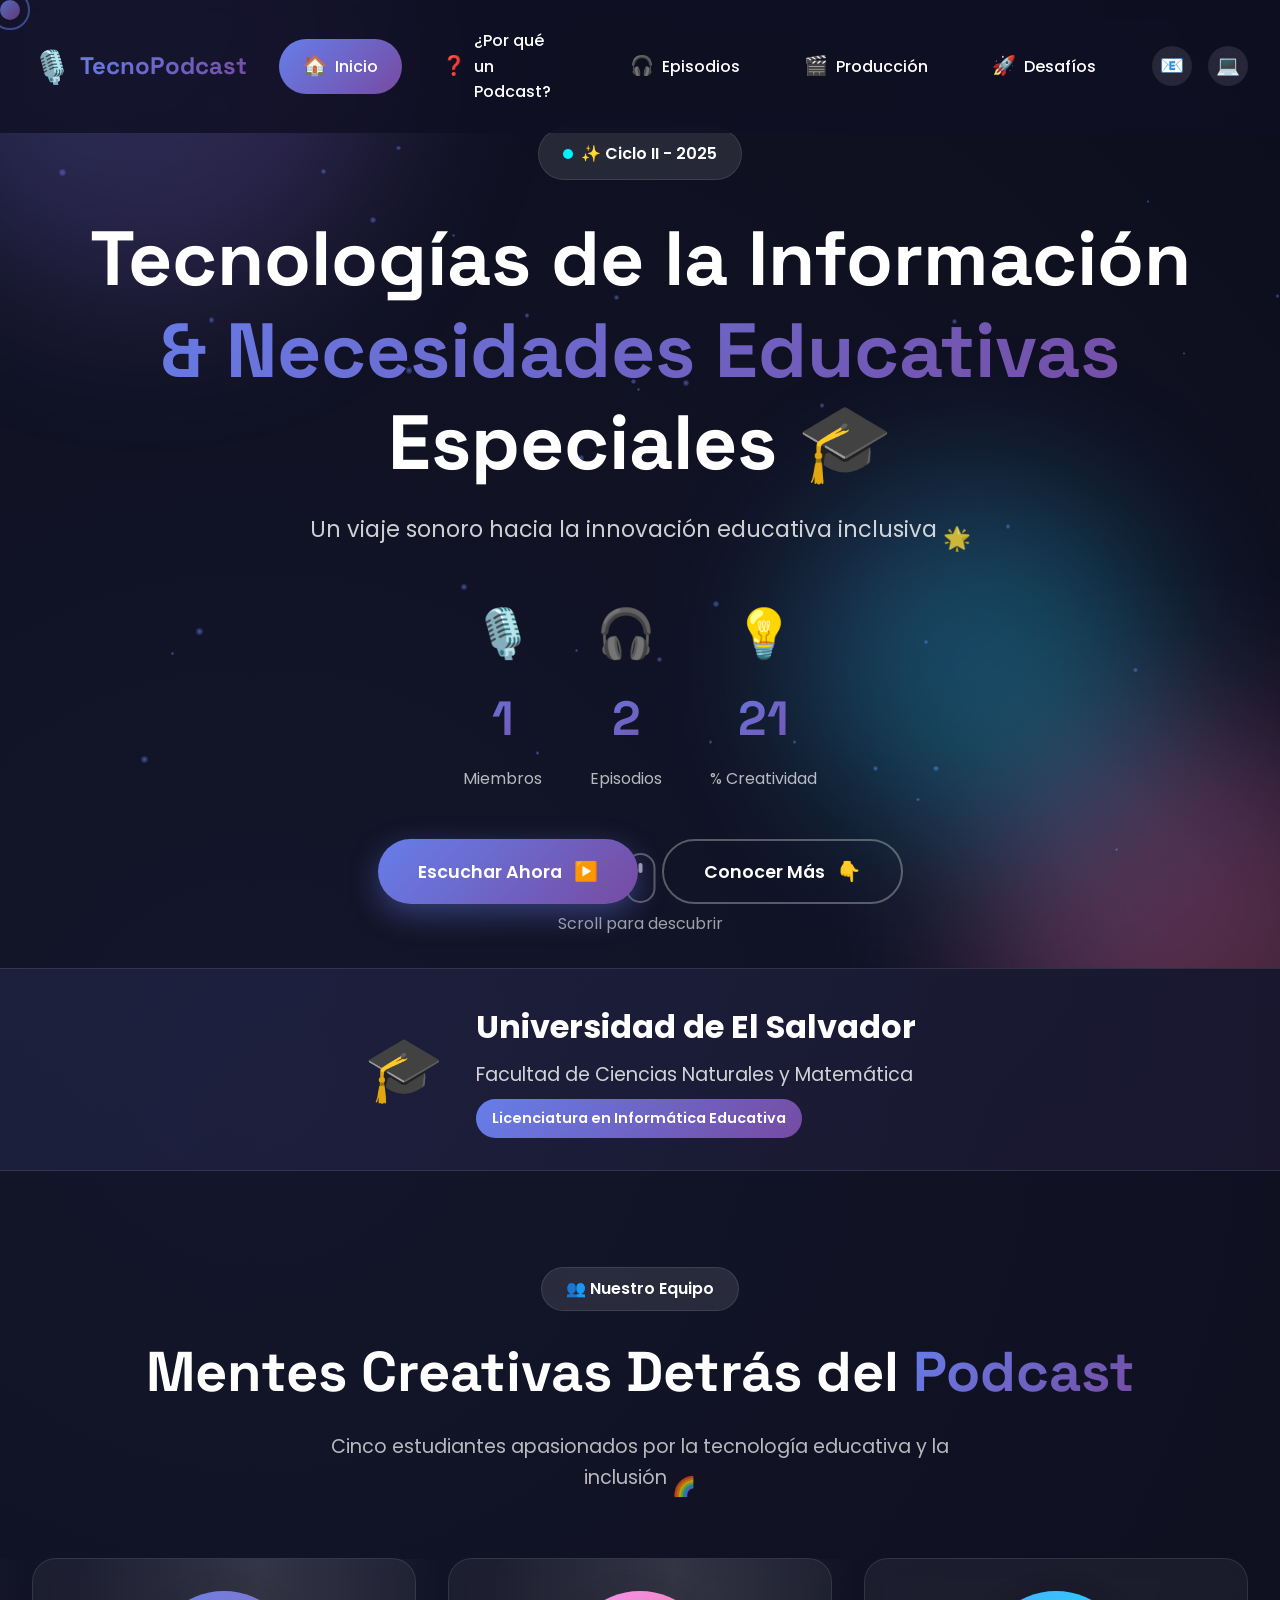
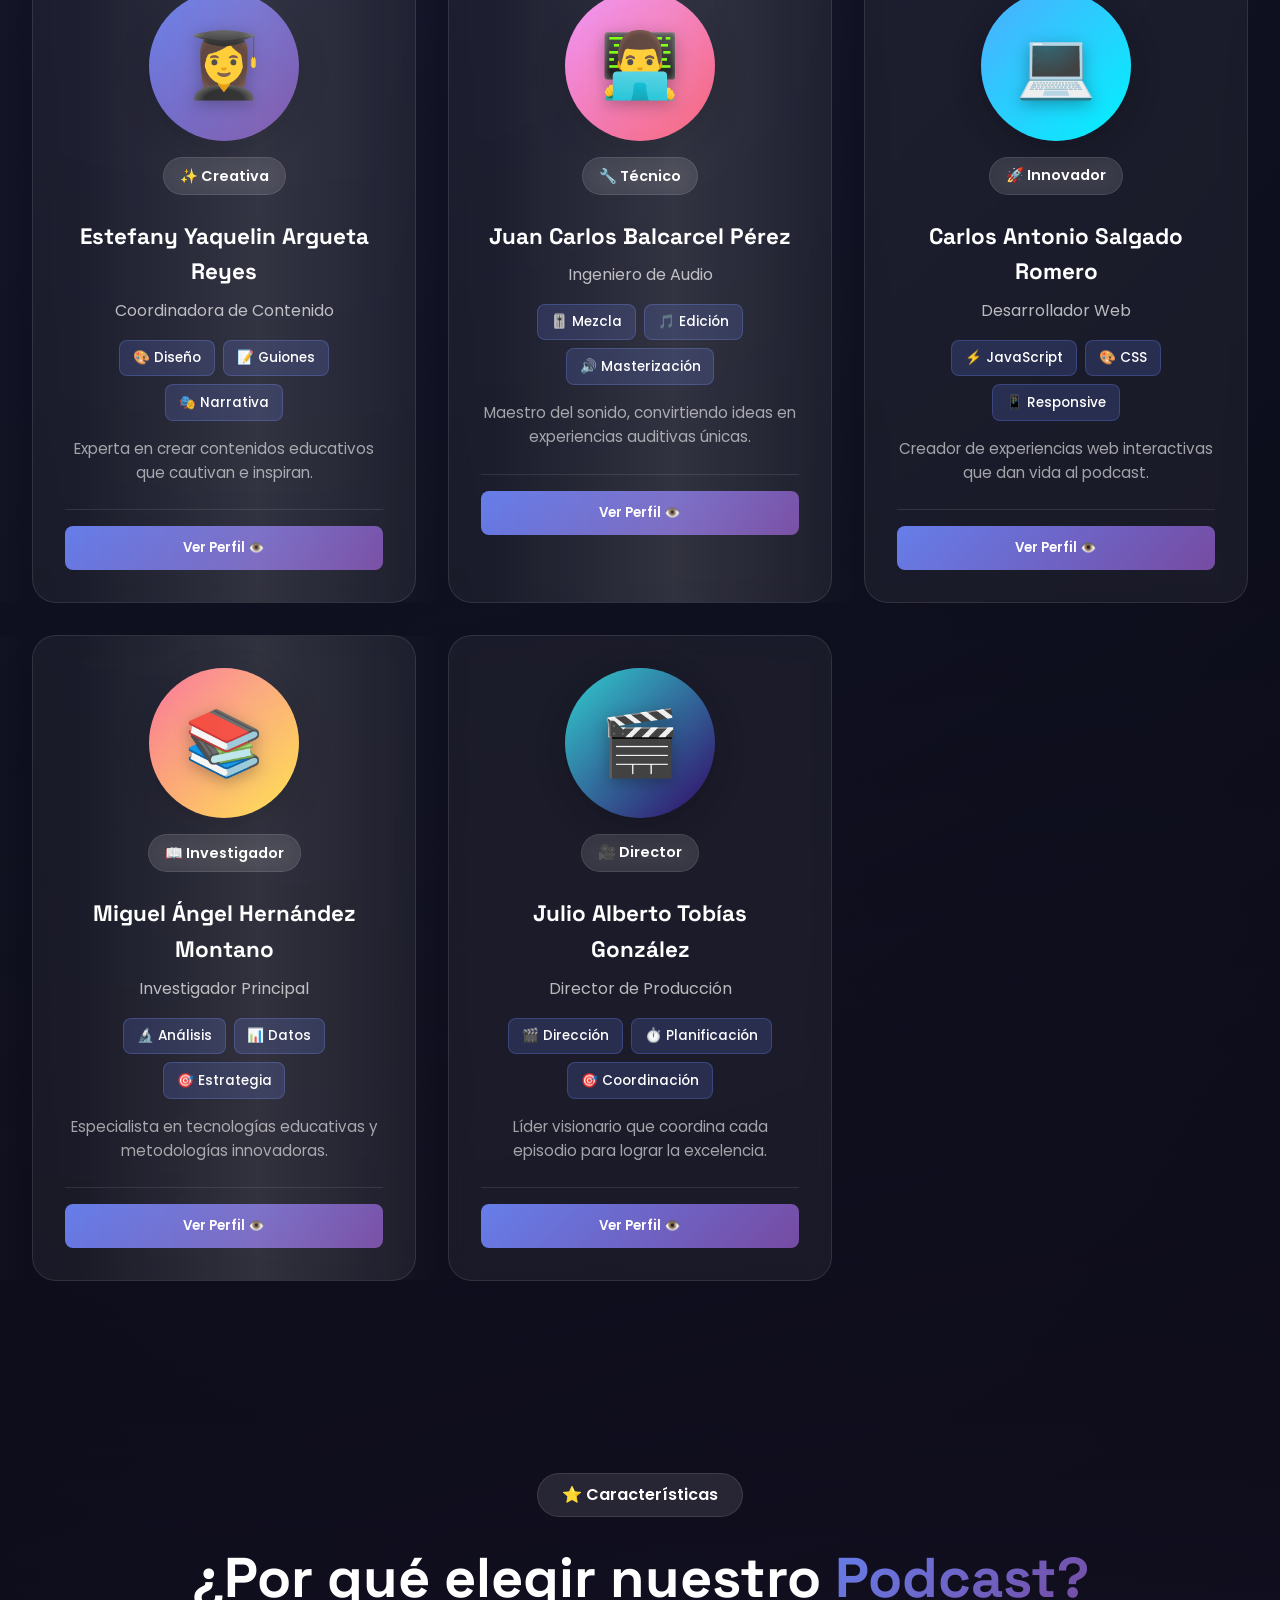
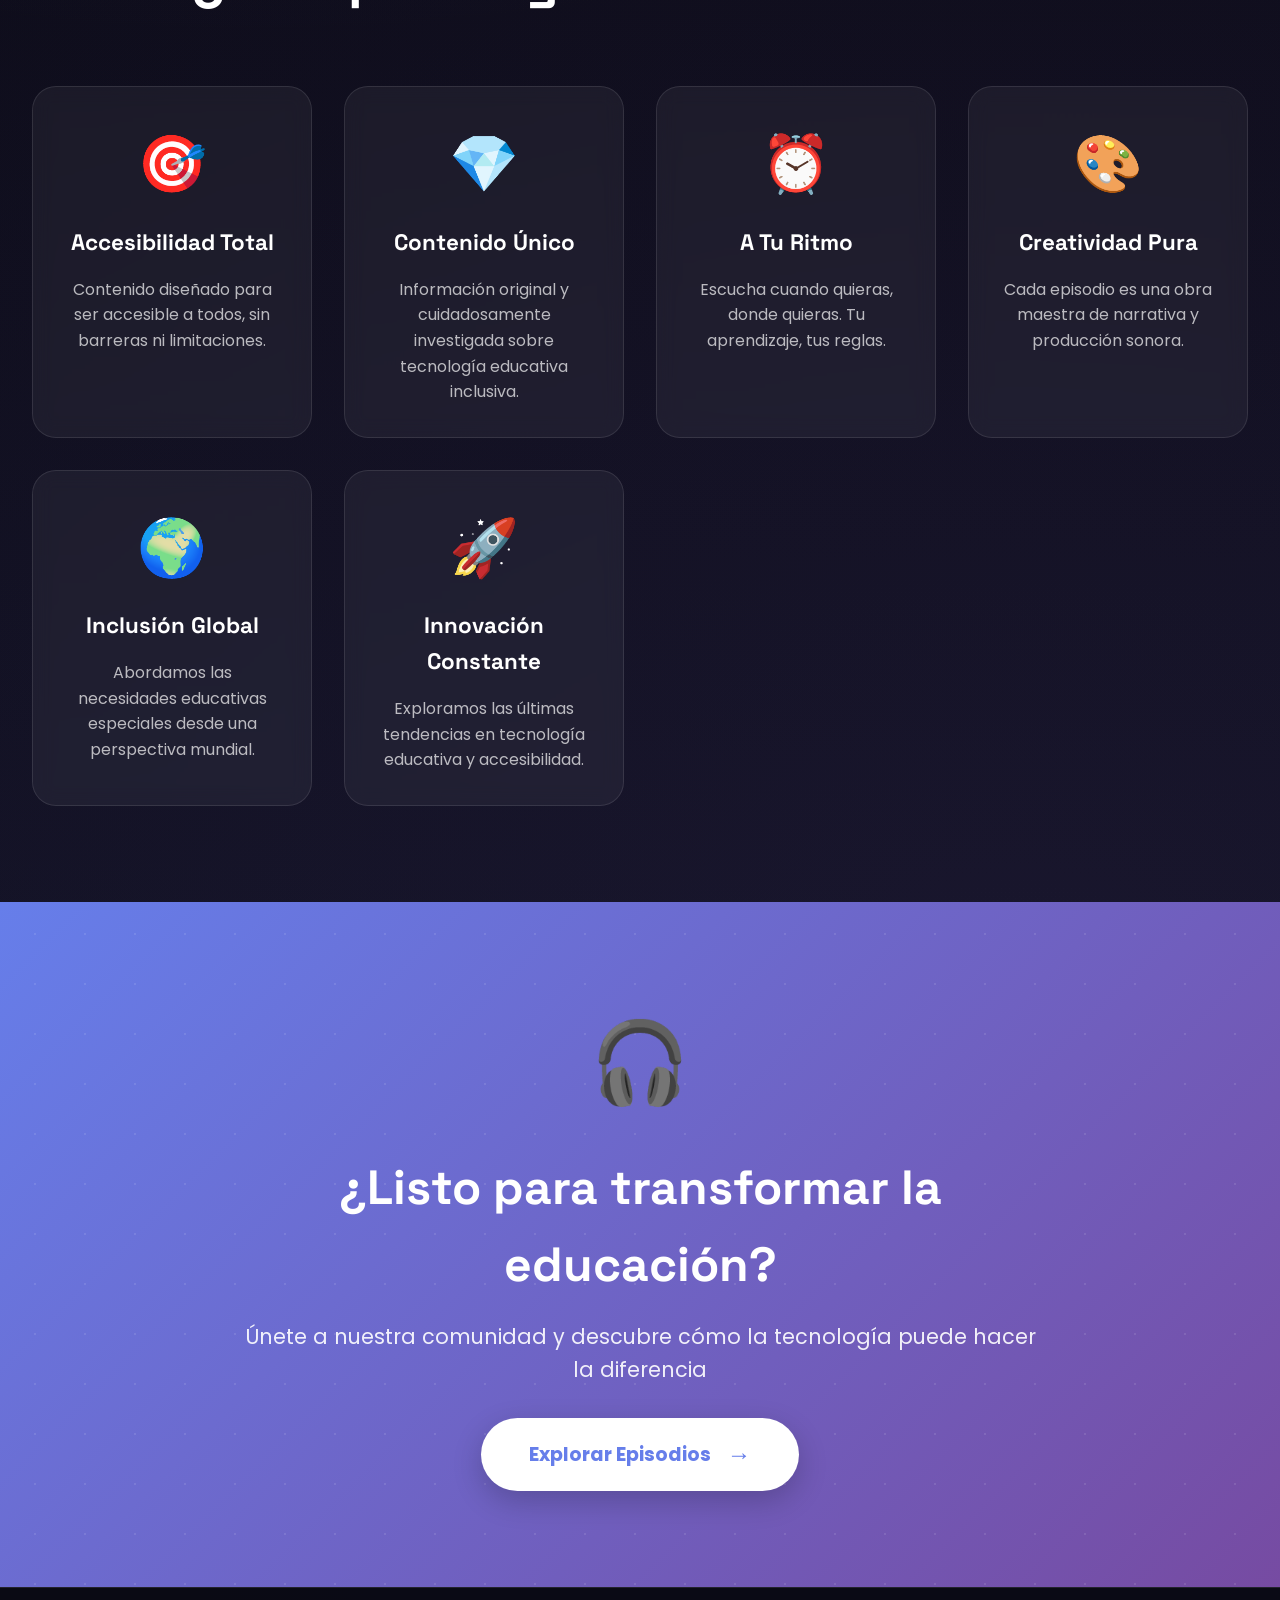
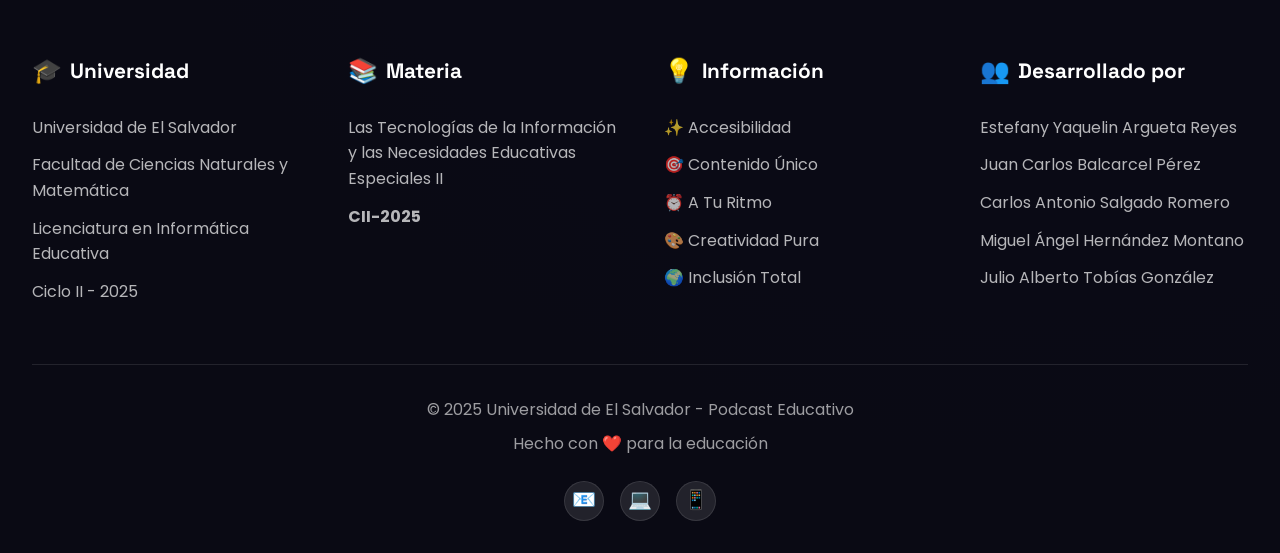
==== index.html @ f1f18227 "Add files via upload" ====
<!DOCTYPE html>
<html lang="es">
<head>
    <meta charset="UTF-8">
    <meta name="viewport" content="width=device-width, initial-scale=1.0">
    <title>🎙️ Podcast Educativo - TecnoEducación</title>
    <link rel="stylesheet" href="styles.css">
    <link rel="preconnect" href="https://fonts.googleapis.com">
    <link rel="preconnect" href="https://fonts.gstatic.com" crossorigin>
    <link href="https://fonts.googleapis.com/css2?family=Poppins:wght@300;400;600;700;800&family=Space+Grotesk:wght@400;600;700&display=swap" rel="stylesheet">
</head>
<body>
    
    <!-- Partículas de fondo animadas -->
    <div class="particles-container" id="particles"></div>
    
    <!-- Cursor personalizado -->
    <div class="custom-cursor"></div>
    <div class="cursor-follower"></div>

    <!-- Navegación espectacular -->
    <nav class="navbar" id="navbar">
        <div class="nav-container">
            <div class="nav-logo">
                <span class="logo-icon">🎙️</span>
                <span class="logo-text">TecnoPodcast</span>
                <div class="logo-underline"></div>
            </div>
            
            <button class="nav-toggle" id="navToggle">
                <span></span>
                <span></span>
                <span></span>
            </button>
            
            <ul class="nav-menu" id="navMenu">
                <li class="nav-item active">
                    <a href="#inicio" class="nav-link">
                        <span class="nav-icon">🏠</span>
                        <span class="nav-text">Inicio</span>
                    </a>
                </li>
                <li class="nav-item">
                    <a href="porque-podcast.html" class="nav-link">
                        <span class="nav-icon">❓</span>
                        <span class="nav-text">¿Por qué un Podcast?</span>
                    </a>
                </li>
                <li class="nav-item">
                    <a href="episodios.html" class="nav-link">
                        <span class="nav-icon">🎧</span>
                        <span class="nav-text">Episodios</span>
                    </a>
                </li>
                <li class="nav-item">
                    <a href="produccion.html" class="nav-link">
                        <span class="nav-icon">🎬</span>
                        <span class="nav-text">Producción</span>
                    </a>
                </li>
                <li class="nav-item">
                    <a href="desafios.html" class="nav-link">
                        <span class="nav-icon">🚀</span>
                        <span class="nav-text">Desafíos</span>
                    </a>
                </li>
            </ul>
            
            <div class="nav-social">
                <a href="#" class="social-link" title="Email">📧</a>
                <a href="#" class="social-link" title="GitHub">💻</a>
            </div>
        </div>
    </nav>

    <!-- Hero Section -->
    <section class="hero-section" id="inicio">
        <div class="hero-bg-shapes">
            <div class="shape shape-1"></div>
            <div class="shape shape-2"></div>
            <div class="shape shape-3"></div>
        </div>
        
        <div class="hero-content">
            <div class="hero-badge">
                <span class="badge-pulse"></span>
                <span class="badge-text">✨ Ciclo II - 2025</span>
            </div>
            
            <h1 class="hero-title">
                <span class="title-line">Tecnologías de la Información</span>
                <span class="title-line gradient-text">& Necesidades Educativas</span>
                <span class="title-line">Especiales 🎓</span>
            </h1>
            
            <p class="hero-subtitle">
                Un viaje sonoro hacia la innovación educativa inclusiva
                <span class="emoji-float">🌟</span>
            </p>
            
            <div class="hero-stats">
                <div class="stat-item">
                    <div class="stat-icon">🎙️</div>
                    <div class="stat-number" data-target="5">0</div>
                    <div class="stat-label">Miembros</div>
                </div>
                <div class="stat-item">
                    <div class="stat-icon">🎧</div>
                    <div class="stat-number" data-target="12">0</div>
                    <div class="stat-label">Episodios</div>
                </div>
                <div class="stat-item">
                    <div class="stat-icon">💡</div>
                    <div class="stat-number" data-target="100">0</div>
                    <div class="stat-label">% Creatividad</div>
                </div>
            </div>
            
            <div class="hero-cta">
                <button class="btn-primary">
                    <span>Escuchar Ahora</span>
                    <span class="btn-icon">▶️</span>
                </button>
                <button class="btn-secondary">
                    <span>Conocer Más</span>
                    <span class="btn-icon">👇</span>
                </button>
            </div>
        </div>
        
        <div class="scroll-indicator">
            <div class="mouse">
                <div class="wheel"></div>
            </div>
            <p>Scroll para descubrir</p>
        </div>
    </section>

    <!-- Universidad Info Banner -->
    <section class="university-banner">
        <div class="banner-container">
            <div class="banner-content">
                <div class="banner-logo">🎓</div>
                <div class="banner-text">
                    <h2>Universidad de El Salvador</h2>
                    <p>Facultad de Ciencias Naturales y Matemática</p>
                    <span class="banner-badge">Licenciatura en Informática Educativa</span>
                </div>
            </div>
        </div>
    </section>

    <!-- Team Section - Presentación del Equipo -->
    <section class="team-section" id="equipo">
        <div class="container">
            <div class="section-header">
                <span class="section-tag">👥 Nuestro Equipo</span>
                <h2 class="section-title">
                    Mentes Creativas Detrás del
                    <span class="gradient-text">Podcast</span>
                </h2>
                <p class="section-description">
                    Cinco estudiantes apasionados por la tecnología educativa y la inclusión
                    <span class="emoji-bounce">🌈</span>
                </p>
            </div>

            <div class="team-grid">
                <!-- Miembro 1 -->
                <article class="team-card" data-member="1">
                    <div class="card-glow"></div>
                    <div class="card-content">
                        <div class="card-image-wrapper">
                            <div class="image-frame">
                                <div class="avatar-placeholder" style="background: linear-gradient(135deg, #667eea 0%, #764ba2 100%);">
                                    <span class="avatar-emoji">👩‍🎓</span>
                                </div>
                            </div>
                            <div class="card-badge">
                                <span>✨ Creativa</span>
                            </div>
                        </div>
                        
                        <div class="card-info">
                            <h3 class="member-name">Estefany Yaquelin Argueta Reyes</h3>
                            <p class="member-role">Coordinadora de Contenido</p>
                            
                            <div class="member-skills">
                                <span class="skill-tag">🎨 Diseño</span>
                                <span class="skill-tag">📝 Guiones</span>
                                <span class="skill-tag">🎭 Narrativa</span>
                            </div>
                            
                            <p class="member-bio">
                                Experta en crear contenidos educativos que cautivan e inspiran.
                            </p>
                            
                            <div class="card-footer">
                                <button class="btn-profile">Ver Perfil 👁️</button>
                            </div>
                        </div>
                    </div>
                    <div class="card-shine"></div>
                </article>

                <!-- Miembro 2 -->
                <article class="team-card" data-member="2">
                    <div class="card-glow"></div>
                    <div class="card-content">
                        <div class="card-image-wrapper">
                            <div class="image-frame">
                                <div class="avatar-placeholder" style="background: linear-gradient(135deg, #f093fb 0%, #f5576c 100%);">
                                    <span class="avatar-emoji">👨‍💻</span>
                                </div>
                            </div>
                            <div class="card-badge">
                                <span>🔧 Técnico</span>
                            </div>
                        </div>
                        
                        <div class="card-info">
                            <h3 class="member-name">Juan Carlos Balcarcel Pérez</h3>
                            <p class="member-role">Ingeniero de Audio</p>
                            
                            <div class="member-skills">
                                <span class="skill-tag">🎚️ Mezcla</span>
                                <span class="skill-tag">🎵 Edición</span>
                                <span class="skill-tag">🔊 Masterización</span>
                            </div>
                            
                            <p class="member-bio">
                                Maestro del sonido, convirtiendo ideas en experiencias auditivas únicas.
                            </p>
                            
                            <div class="card-footer">
                                <button class="btn-profile">Ver Perfil 👁️</button>
                            </div>
                        </div>
                    </div>
                    <div class="card-shine"></div>
                </article>

                <!-- Miembro 3 -->
                <article class="team-card" data-member="3">
                    <div class="card-glow"></div>
                    <div class="card-content">
                        <div class="card-image-wrapper">
                            <div class="image-frame">
                                <div class="avatar-placeholder" style="background: linear-gradient(135deg, #4facfe 0%, #00f2fe 100%);">
                                    <span class="avatar-emoji">💻</span>
                                </div>
                            </div>
                            <div class="card-badge">
                                <span>🚀 Innovador</span>
                            </div>
                        </div>
                        
                        <div class="card-info">
                            <h3 class="member-name">Carlos Antonio Salgado Romero</h3>
                            <p class="member-role">Desarrollador Web</p>
                            
                            <div class="member-skills">
                                <span class="skill-tag">⚡ JavaScript</span>
                                <span class="skill-tag">🎨 CSS</span>
                                <span class="skill-tag">📱 Responsive</span>
                            </div>
                            
                            <p class="member-bio">
                                Creador de experiencias web interactivas que dan vida al podcast.
                            </p>
                            
                            <div class="card-footer">
                                <button class="btn-profile">Ver Perfil 👁️</button>
                            </div>
                        </div>
                    </div>
                    <div class="card-shine"></div>
                </article>

                <!-- Miembro 4 -->
                <article class="team-card" data-member="4">
                    <div class="card-glow"></div>
                    <div class="card-content">
                        <div class="card-image-wrapper">
                            <div class="image-frame">
                                <div class="avatar-placeholder" style="background: linear-gradient(135deg, #fa709a 0%, #fee140 100%);">
                                    <span class="avatar-emoji">📚</span>
                                </div>
                            </div>
                            <div class="card-badge">
                                <span>📖 Investigador</span>
                            </div>
                        </div>
                        
                        <div class="card-info">
                            <h3 class="member-name">Miguel Ángel Hernández Montano</h3>
                            <p class="member-role">Investigador Principal</p>
                            
                            <div class="member-skills">
                                <span class="skill-tag">🔬 Análisis</span>
                                <span class="skill-tag">📊 Datos</span>
                                <span class="skill-tag">🎯 Estrategia</span>
                            </div>
                            
                            <p class="member-bio">
                                Especialista en tecnologías educativas y metodologías innovadoras.
                            </p>
                            
                            <div class="card-footer">
                                <button class="btn-profile">Ver Perfil 👁️</button>
                            </div>
                        </div>
                    </div>
                    <div class="card-shine"></div>
                </article>

                <!-- Miembro 5 -->
                <article class="team-card" data-member="5">
                    <div class="card-glow"></div>
                    <div class="card-content">
                        <div class="card-image-wrapper">
                            <div class="image-frame">
                                <div class="avatar-placeholder" style="background: linear-gradient(135deg, #30cfd0 0%, #330867 100%);">
                                    <span class="avatar-emoji">🎬</span>
                                </div>
                            </div>
                            <div class="card-badge">
                                <span>🎥 Director</span>
                            </div>
                        </div>
                        
                        <div class="card-info">
                            <h3 class="member-name">Julio Alberto Tobías González</h3>
                            <p class="member-role">Director de Producción</p>
                            
                            <div class="member-skills">
                                <span class="skill-tag">🎬 Dirección</span>
                                <span class="skill-tag">⏱️ Planificación</span>
                                <span class="skill-tag">🎯 Coordinación</span>
                            </div>
                            
                            <p class="member-bio">
                                Líder visionario que coordina cada episodio para lograr la excelencia.
                            </p>
                            
                            <div class="card-footer">
                                <button class="btn-profile">Ver Perfil 👁️</button>
                            </div>
                        </div>
                    </div>
                    <div class="card-shine"></div>
                </article>
            </div>
        </div>
    </section>

    <!-- Features Section -->
    <section class="features-section">
        <div class="container">
            <div class="section-header">
                <span class="section-tag">⭐ Características</span>
                <h2 class="section-title">
                    ¿Por qué elegir nuestro
                    <span class="gradient-text">Podcast?</span>
                </h2>
            </div>

            <div class="features-grid">
                <article class="feature-card">
                    <div class="feature-icon">🎯</div>
                    <h3>Accesibilidad Total</h3>
                    <p>Contenido diseñado para ser accesible a todos, sin barreras ni limitaciones.</p>
                </article>

                <article class="feature-card">
                    <div class="feature-icon">💎</div>
                    <h3>Contenido Único</h3>
                    <p>Información original y cuidadosamente investigada sobre tecnología educativa inclusiva.</p>
                </article>

                <article class="feature-card">
                    <div class="feature-icon">⏰</div>
                    <h3>A Tu Ritmo</h3>
                    <p>Escucha cuando quieras, donde quieras. Tu aprendizaje, tus reglas.</p>
                </article>

                <article class="feature-card">
                    <div class="feature-icon">🎨</div>
                    <h3>Creatividad Pura</h3>
                    <p>Cada episodio es una obra maestra de narrativa y producción sonora.</p>
                </article>

                <article class="feature-card">
                    <div class="feature-icon">🌍</div>
                    <h3>Inclusión Global</h3>
                    <p>Abordamos las necesidades educativas especiales desde una perspectiva mundial.</p>
                </article>

                <article class="feature-card">
                    <div class="feature-icon">🚀</div>
                    <h3>Innovación Constante</h3>
                    <p>Exploramos las últimas tendencias en tecnología educativa y accesibilidad.</p>
                </article>
            </div>
        </div>
    </section>

    <!-- CTA Section -->
    <section class="cta-section">
        <div class="cta-content">
            <div class="cta-emoji">🎧</div>
            <h2>¿Listo para transformar la educación?</h2>
            <p>Únete a nuestra comunidad y descubre cómo la tecnología puede hacer la diferencia</p>
            <button class="btn-cta">
                <span>Explorar Episodios</span>
                <span class="btn-arrow">→</span>
            </button>
        </div>
    </section>

    <!-- Footer -->
    <footer class="footer">
        <div class="footer-container">
            <!-- Universidad Column -->
            <div class="footer-column">
                <h3 class="footer-title">
                    <span class="footer-icon">🎓</span>
                    Universidad
                </h3>
                <ul class="footer-list">
                    <li><a href="#">Universidad de El Salvador</a></li>
                    <li><a href="#">Facultad de Ciencias Naturales y Matemática</a></li>
                    <li><a href="#">Licenciatura en Informática Educativa</a></li>
                    <li><a href="#">Ciclo II - 2025</a></li>
                </ul>
            </div>

            <!-- Materia Column -->
            <div class="footer-column">
                <h3 class="footer-title">
                    <span class="footer-icon">📚</span>
                    Materia
                </h3>
                <ul class="footer-list">
                    <li>Las Tecnologías de la Información y las Necesidades Educativas Especiales II</li>
                    <li><strong>CII-2025</strong></li>
                </ul>
            </div>

            <!-- Información Column -->
            <div class="footer-column">
                <h3 class="footer-title">
                    <span class="footer-icon">💡</span>
                    Información
                </h3>
                <ul class="footer-list">
                    <li>✨ Accesibilidad</li>
                    <li>🎯 Contenido Único</li>
                    <li>⏰ A Tu Ritmo</li>
                    <li>🎨 Creatividad Pura</li>
                    <li>🌍 Inclusión Total</li>
                </ul>
            </div>

            <!-- Desarrollado por Column -->
            <div class="footer-column">
                <h3 class="footer-title">
                    <span class="footer-icon">👥</span>
                    Desarrollado por
                </h3>
                <ul class="footer-list">
                    <li>Estefany Yaquelin Argueta Reyes</li>
                    <li>Juan Carlos Balcarcel Pérez</li>
                    <li>Carlos Antonio Salgado Romero</li>
                    <li>Miguel Ángel Hernández Montano</li>
                    <li>Julio Alberto Tobías González</li>
                </ul>
            </div>
        </div>

        <!-- Footer Bottom -->
        <div class="footer-bottom">
            <div class="footer-bottom-content">
                <p>© 2025 Universidad de El Salvador - Podcast Educativo</p>
                <p>Hecho con <span class="heart">❤️</span> para la educación</p>
                <div class="footer-social">
                    <a href="#" class="footer-social-link">📧</a>
                    <a href="#" class="footer-social-link">💻</a>
                    <a href="#" class="footer-social-link">📱</a>
                </div>
            </div>
        </div>
    </footer>

    <!-- Scroll to Top Button -->
    <button class="scroll-top" id="scrollTop">
        <span>↑</span>
    </button>

    <script>
        // ==================== CONFIGURACIÓN GLOBAL ====================
        const config = {
            animationDuration: 1000,
            particleCount: 50,
            cursorFollowSpeed: 0.15
        };

        // ==================== CURSOR PERSONALIZADO ====================
        const cursor = document.querySelector('.custom-cursor');
        const cursorFollower = document.querySelector('.cursor-follower');
        let mouseX = 0;
        let mouseY = 0;
        let cursorX = 0;
        let cursorY = 0;

        document.addEventListener('mousemove', (e) => {
            mouseX = e.clientX;
            mouseY = e.clientY;
            cursor.style.left = mouseX + 'px';
            cursor.style.top = mouseY + 'px';
        });

        function animateCursor() {
            const dx = mouseX - cursorX;
            const dy = mouseY - cursorY;
            
            cursorX += dx * config.cursorFollowSpeed;
            cursorY += dy * config.cursorFollowSpeed;
            
            cursorFollower.style.left = cursorX + 'px';
            cursorFollower.style.top = cursorY + 'px';
            
            requestAnimationFrame(animateCursor);
        }
        animateCursor();

        // Efectos hover en elementos interactivos
        const interactiveElements = document.querySelectorAll('a, button, .team-card');
        interactiveElements.forEach(el => {
            el.addEventListener('mouseenter', () => {
                cursor.classList.add('cursor-hover');
                cursorFollower.classList.add('cursor-hover');
            });
            el.addEventListener('mouseleave', () => {
                cursor.classList.remove('cursor-hover');
                cursorFollower.classList.remove('cursor-hover');
            });
        });

        // ==================== PARTÍCULAS ANIMADAS ====================
        const particlesContainer = document.getElementById('particles');

        function createParticles() {
            for (let i = 0; i < config.particleCount; i++) {
                const particle = document.createElement('div');
                particle.classList.add('particle');
                
                const size = Math.random() * 5 + 2;
                const posX = Math.random() * 100;
                const posY = Math.random() * 100;
                const delay = Math.random() * 5;
                const duration = Math.random() * 20 + 10;
                
                particle.style.width = size + 'px';
                particle.style.height = size + 'px';
                particle.style.left = posX + '%';
                particle.style.top = posY + '%';
                particle.style.animationDelay = delay + 's';
                particle.style.animationDuration = duration + 's';
                
                particlesContainer.appendChild(particle);
            }
        }
        createParticles();

        // ==================== NAVBAR FUNCIONALIDAD ====================
        const navbar = document.getElementById('navbar');
        const navToggle = document.getElementById('navToggle');
        const navMenu = document.getElementById('navMenu');
        let lastScroll = 0;

        // Navbar sticky y hide on scroll down
        window.addEventListener('scroll', () => {
            const currentScroll = window.pageYOffset;
            
            if (currentScroll > 100) {
                navbar.classList.add('navbar-scrolled');
            } else {
                navbar.classList.remove('navbar-scrolled');
            }
            
            if (currentScroll > lastScroll && currentScroll > 500) {
                navbar.classList.add('navbar-hidden');
            } else {
                navbar.classList.remove('navbar-hidden');
            }
            
            lastScroll = currentScroll;
        });

        // Toggle menú móvil
        navToggle.addEventListener('click', () => {
            navToggle.classList.toggle('active');
            navMenu.classList.toggle('active');
            document.body.classList.toggle('menu-open');
        });

        // Cerrar menú al hacer clic en un enlace
        const navLinks = document.querySelectorAll('.nav-link');
        navLinks.forEach(link => {
            link.addEventListener('click', () => {
                navToggle.classList.remove('active');
                navMenu.classList.remove('active');
                document.body.classList.remove('menu-open');
            });
        });

        // Active link según scroll
        const sections = document.querySelectorAll('section[id]');
        window.addEventListener('scroll', () => {
            const scrollY = window.pageYOffset;
            
            sections.forEach(section => {
                const sectionHeight = section.offsetHeight;
                const sectionTop = section.offsetTop - 100;
                const sectionId = section.getAttribute('id');
                
                if (scrollY > sectionTop && scrollY <= sectionTop + sectionHeight) {
                    document.querySelectorAll('.nav-link').forEach(link => {
                        link.parentElement.classList.remove('active');
                    });
                    const activeLink = document.querySelector(`.nav-link[href*="${sectionId}"]`);
                    if (activeLink) {
                        activeLink.parentElement.classList.add('active');
                    }
                }
            });
        });

        // ==================== CONTADOR ANIMADO ====================
        const statNumbers = document.querySelectorAll('.stat-number');
        let hasAnimated = false;

        const animateCounter = (element) => {
            const target = parseInt(element.getAttribute('data-target'));
            const duration = 2000;
            const step = target / (duration / 16);
            let current = 0;
            
            const updateCounter = () => {
                current += step;
                if (current < target) {
                    element.textContent = Math.floor(current);
                    requestAnimationFrame(updateCounter);
                } else {
                    element.textContent = target;
                }
            };
            
            updateCounter();
        };

        const observerOptions = {
            threshold: 0.5
        };

        const observer = new IntersectionObserver((entries) => {
            entries.forEach(entry => {
                if (entry.isIntersecting && !hasAnimated) {
                    hasAnimated = true;
                    statNumbers.forEach(stat => animateCounter(stat));
                }
            });
        }, observerOptions);

        const heroStats = document.querySelector('.hero-stats');
        if (heroStats) observer.observe(heroStats);

        // ==================== ANIMACIONES DE TARJETAS ====================
        const teamCards = document.querySelectorAll('.team-card');

        teamCards.forEach((card, index) => {
            // Animación de entrada con delay
            card.style.animationDelay = `${index * 0.1}s`;
            
            // Efecto 3D en hover
            card.addEventListener('mousemove', (e) => {
                const rect = card.getBoundingClientRect();
                const x = e.clientX - rect.left;
                const y = e.clientY - rect.top;
                
                const centerX = rect.width / 2;
                const centerY = rect.height / 2;
                
                const rotateX = (y - centerY) / 10;
                const rotateY = (centerX - x) / 10;
                
                card.style.transform = `perspective(1000px) rotateX(${rotateX}deg) rotateY(${rotateY}deg) scale(1.05)`;
            });
            
            card.addEventListener('mouseleave', () => {
                card.style.transform = 'perspective(1000px) rotateX(0) rotateY(0) scale(1)';
            });
        });

        // ==================== SCROLL REVEAL ANIMATIONS ====================
        const revealElements = document.querySelectorAll('.feature-card, .team-card, .section-header');

        const revealObserver = new IntersectionObserver((entries) => {
            entries.forEach(entry => {
                if (entry.isIntersecting) {
                    entry.target.classList.add('revealed');
                }
            });
        }, {
            threshold: 0.1,
            rootMargin: '0px 0px -50px 0px'
        });

        revealElements.forEach(el => {
            el.classList.add('reveal');
            revealObserver.observe(el);
        });

        // ==================== BOTONES INTERACTIVOS ====================
        const buttons = document.querySelectorAll('.btn-primary, .btn-secondary, .btn-cta, .btn-profile');

        buttons.forEach(button => {
            button.addEventListener('click', function(e) {
                // Efecto de ondas
                const ripple = document.createElement('span');
                ripple.classList.add('ripple');
                
                const rect = this.getBoundingClientRect();
                const size = Math.max(rect.width, rect.height);
                const x = e.clientX - rect.left - size / 2;
                const y = e.clientY - rect.top - size / 2;
                
                ripple.style.width = ripple.style.height = size + 'px';
                ripple.style.left = x + 'px';
                ripple.style.top = y + 'px';
                
                this.appendChild(ripple);
                
                setTimeout(() => ripple.remove(), 600);
            });
        });

        // ==================== SCROLL TO TOP ====================
        const scrollTopBtn = document.getElementById('scrollTop');

        window.addEventListener('scroll', () => {
            if (window.pageYOffset > 500) {
                scrollTopBtn.classList.add('visible');
            } else {
                scrollTopBtn.classList.remove('visible');
            }
        });

        scrollTopBtn.addEventListener('click', () => {
            window.scrollTo({
                top: 0,
                behavior: 'smooth'
            });
        });

        // ==================== SMOOTH SCROLLING ====================
        document.querySelectorAll('a[href^="#"]').forEach(anchor => {
            anchor.addEventListener('click', function(e) {
                e.preventDefault();
                const target = document.querySelector(this.getAttribute('href'));
                if (target) {
                    target.scrollIntoView({
                        behavior: 'smooth',
                        block: 'start'
                    });
                }
            });
        });

        // ==================== ANIMACIÓN DE EMOJIS ====================
        const floatingEmojis = document.querySelectorAll('.emoji-float, .emoji-bounce');
        
        floatingEmojis.forEach(emoji => {
            setInterval(() => {
                emoji.style.transform = `translateY(${Math.sin(Date.now() / 1000) * 10}px)`;
            }, 50);
        });

        // ==================== PARALLAX EFFECT ====================
        window.addEventListener('scroll', () => {
            const scrolled = window.pageYOffset;
            const parallaxElements = document.querySelectorAll('.hero-bg-shapes .shape');
            
            parallaxElements.forEach((el, index) => {
                const speed = (index + 1) * 0.5;
                el.style.transform = `translateY(${scrolled * speed}px)`;
            });
        });

        // ==================== LOADING ANIMATION ====================
        window.addEventListener('load', () => {
            document.body.classList.add('loaded');
        });

        // ==================== RESPONSIVE ADAPTATIONS ====================
        const handleResize = () => {
            const width = window.innerWidth;
            
            if (width < 768) {
                // Ajustes móviles
                config.particleCount = 20;
            } else if (width < 1024) {
                // Ajustes tablet
                config.particleCount = 35;
            } else {
                // Desktop
                config.particleCount = 50;
            }
        };

        window.addEventListener('resize', handleResize);
        handleResize();

        // ==================== CONSOLE EASTER EGG ====================
        console.log('%c🎙️ TecnoPodcast Educativo', 'font-size: 24px; font-weight: bold; color: #667eea;');
        console.log('%cDesarrollado con ❤️ por el equipo UES', 'font-size: 14px; color: #764ba2;');
        console.log('%c¿Te gusta nuestro código? ¡Únete a nosotros! 🚀', 'font-size: 12px; color: #4facfe;');

        // ==================== PERFORMANCE OPTIMIZATION ====================
        // Lazy loading para imágenes
        if ('IntersectionObserver' in window) {
            const imageObserver = new IntersectionObserver((entries, observer) => {
                entries.forEach(entry => {
                    if (entry.isIntersecting) {
                        const img = entry.target;
                        img.src = img.dataset.src;
                        img.classList.add('loaded');
                        observer.unobserve(img);
                    }
                });
            });

            document.querySelectorAll('img[data-src]').forEach(img => {
                imageObserver.observe(img);
            });
        }

        // ==================== ACCESSIBILITY ====================
        // Modo de alto contraste
        const enableHighContrast = () => {
            document.body.classList.toggle('high-contrast');
        };

        // Detectar tecla de atajo (Alt + C)
        document.addEventListener('keydown', (e) => {
            if (e.altKey && e.key === 'c') {
                enableHighContrast();
            }
        });

        // ==================== ANALYTICS TRACKING ====================
        const trackEvent = (category, action, label) => {
            console.log(`Event Tracked: ${category} - ${action} - ${label}`);
            // Aquí puedes integrar Google Analytics o similar
        };

        // Track clicks en botones importantes
        document.querySelectorAll('.btn-primary, .btn-cta').forEach(btn => {
            btn.addEventListener('click', () => {
                trackEvent('Button', 'Click', btn.textContent.trim());
            });
        });
    </script>
</body>
</html>
---- styles.css ----
/* ==================== RESET Y VARIABLES CSS ==================== */
* {
    margin: 0;
    padding: 0;
    box-sizing: border-box;
}

:root {
    /* Colores principales */
    --primary-gradient: linear-gradient(135deg, #667eea 0%, #764ba2 100%);
    --secondary-gradient: linear-gradient(135deg, #f093fb 0%, #f5576c 100%);
    --accent-gradient: linear-gradient(135deg, #4facfe 0%, #00f2fe 100%);
    --success-gradient: linear-gradient(135deg, #fa709a 0%, #fee140 100%);
    --dark-gradient: linear-gradient(135deg, #30cfd0 0%, #330867 100%);
    
    /* Colores sólidos */
    --primary-color: #667eea;
    --secondary-color: #764ba2;
    --accent-color: #4facfe;
    --text-dark: #1a202c;
    --text-light: #ffffff;
    --text-gray: #718096;
    
    /* Backgrounds */
    --bg-dark: #0f0f23;
    --bg-darker: #0a0a15;
    --bg-light: #ffffff;
    --bg-glass: rgba(255, 255, 255, 0.1);
    
    /* Sombras */
    --shadow-sm: 0 2px 8px rgba(0, 0, 0, 0.1);
    --shadow-md: 0 4px 16px rgba(0, 0, 0, 0.15);
    --shadow-lg: 0 8px 32px rgba(0, 0, 0, 0.2);
    --shadow-xl: 0 16px 64px rgba(0, 0, 0, 0.25);
    --shadow-glow: 0 0 40px rgba(102, 126, 234, 0.5);
    
    /* Espaciado */
    --spacing-xs: 0.5rem;
    --spacing-sm: 1rem;
    --spacing-md: 2rem;
    --spacing-lg: 4rem;
    --spacing-xl: 6rem;
    
    /* Transiciones */
    --transition-fast: 0.2s ease;
    --transition-normal: 0.3s ease;
    --transition-slow: 0.5s ease;
    
    /* Border radius */
    --radius-sm: 8px;
    --radius-md: 16px;
    --radius-lg: 24px;
    --radius-xl: 32px;
    --radius-full: 9999px;
    
    /* Fuentes */
    --font-primary: 'Poppins', sans-serif;
    --font-secondary: 'Space Grotesk', sans-serif;
}

/* ==================== ESTILOS GLOBALES ==================== */
html {
    scroll-behavior: smooth;
    overflow-x: hidden;
}

body {
    font-family: var(--font-primary);
    color: var(--text-dark);
    background: var(--bg-darker);
    background-image: 
        radial-gradient(circle at 20% 20%, rgba(102, 126, 234, 0.1) 0%, transparent 50%),
        radial-gradient(circle at 80% 80%, rgba(118, 75, 162, 0.1) 0%, transparent 50%);
    overflow-x: hidden;
    line-height: 1.6;
}

body.loaded {
    animation: fadeIn 0.5s ease;
}

@keyframes fadeIn {
    from { opacity: 0; }
    to { opacity: 1; }
}

/* ==================== CURSOR PERSONALIZADO ==================== */
.custom-cursor,
.cursor-follower {
    width: 20px;
    height: 20px;
    border-radius: 50%;
    position: fixed;
    pointer-events: none;
    z-index: 9999;
    transition: transform var(--transition-fast);
}

.custom-cursor {
    background: var(--primary-gradient);
    mix-blend-mode: difference;
}

.cursor-follower {
    border: 2px solid rgba(102, 126, 234, 0.5);
    width: 40px;
    height: 40px;
    margin-left: -10px;
    margin-top: -10px;
    background: transparent;
}

.custom-cursor.cursor-hover {
    transform: scale(1.5);
}

.cursor-follower.cursor-hover {
    transform: scale(1.8);
    border-color: rgba(102, 126, 234, 0.8);
}

/* ==================== PARTÍCULAS ANIMADAS ==================== */
.particles-container {
    position: fixed;
    top: 0;
    left: 0;
    width: 100%;
    height: 100%;
    pointer-events: none;
    z-index: 1;
}

.particle {
    position: absolute;
    background: radial-gradient(circle, rgba(102, 126, 234, 0.6), transparent);
    border-radius: 50%;
    animation: float linear infinite;
}

@keyframes float {
    0%, 100% {
        transform: translateY(0) translateX(0);
        opacity: 0;
    }
    10% {
        opacity: 1;
    }
    90% {
        opacity: 1;
    }
    100% {
        transform: translateY(-100vh) translateX(50px);
        opacity: 0;
    }
}

/* ==================== NAVEGACIÓN ESPECTACULAR ==================== */
.navbar {
    position: fixed;
    top: 0;
    left: 0;
    width: 100%;
    z-index: 1000;
    padding: 1rem 0;
    transition: all var(--transition-normal);
    backdrop-filter: blur(10px);
    background: rgba(15, 15, 35, 0.8);
}

.navbar.navbar-scrolled {
    padding: 0.5rem 0;
    background: rgba(15, 15, 35, 0.95);
    box-shadow: var(--shadow-lg);
}

.navbar.navbar-hidden {
    transform: translateY(-100%);
}

.nav-container {
    max-width: 1400px;
    margin: 0 auto;
    padding: 0 2rem;
    display: flex;
    justify-content: space-between;
    align-items: center;
    gap: 2rem;
}

/* Logo */
.nav-logo {
    display: flex;
    align-items: center;
    gap: 0.5rem;
    cursor: pointer;
    position: relative;
}

.logo-icon {
    font-size: 2rem;
    animation: pulse 2s ease-in-out infinite;
}

@keyframes pulse {
    0%, 100% { transform: scale(1); }
    50% { transform: scale(1.1); }
}

.logo-text {
    font-size: 1.5rem;
    font-weight: 700;
    font-family: var(--font-secondary);
    background: var(--primary-gradient);
    -webkit-background-clip: text;
    -webkit-text-fill-color: transparent;
    background-clip: text;
}

.logo-underline {
    position: absolute;
    bottom: -5px;
    left: 0;
    width: 0;
    height: 3px;
    background: var(--primary-gradient);
    transition: width var(--transition-normal);
}

.nav-logo:hover .logo-underline {
    width: 100%;
}

/* Menú de navegación */
.nav-menu {
    display: flex;
    list-style: none;
    gap: 1rem;
    align-items: center;
}

.nav-item {
    position: relative;
}

.nav-link {
    display: flex;
    align-items: center;
    gap: 0.5rem;
    padding: 0.75rem 1.5rem;
    color: var(--text-light);
    text-decoration: none;
    border-radius: var(--radius-full);
    transition: all var(--transition-normal);
    font-weight: 500;
    position: relative;
    overflow: hidden;
}

.nav-link::before {
    content: '';
    position: absolute;
    top: 0;
    left: -100%;
    width: 100%;
    height: 100%;
    background: var(--primary-gradient);
    transition: left var(--transition-normal);
    z-index: -1;
}

.nav-link:hover::before,
.nav-item.active .nav-link::before {
    left: 0;
}

.nav-icon {
    font-size: 1.2rem;
    transition: transform var(--transition-normal);
}

.nav-link:hover .nav-icon {
    transform: scale(1.2) rotate(10deg);
}

/* Social links */
.nav-social {
    display: flex;
    gap: 1rem;
}

.social-link {
    width: 40px;
    height: 40px;
    display: flex;
    align-items: center;
    justify-content: center;
    border-radius: 50%;
    background: var(--bg-glass);
    color: var(--text-light);
    text-decoration: none;
    font-size: 1.2rem;
    transition: all var(--transition-normal);
    backdrop-filter: blur(10px);
}

.social-link:hover {
    background: var(--primary-gradient);
    transform: translateY(-3px) rotate(10deg);
    box-shadow: var(--shadow-glow);
}

/* Toggle menú móvil */
.nav-toggle {
    display: none;
    flex-direction: column;
    gap: 0.4rem;
    background: none;
    border: none;
    cursor: pointer;
    padding: 0.5rem;
    z-index: 1001;
}

.nav-toggle span {
    width: 30px;
    height: 3px;
    background: var(--text-light);
    border-radius: var(--radius-full);
    transition: all var(--transition-normal);
}

.nav-toggle.active span:nth-child(1) {
    transform: rotate(45deg) translateY(10px);
}

.nav-toggle.active span:nth-child(2) {
    opacity: 0;
}

.nav-toggle.active span:nth-child(3) {
    transform: rotate(-45deg) translateY(-10px);
}

/* ==================== HERO SECTION ==================== */
.hero-section {
    min-height: 100vh;
    display: flex;
    align-items: center;
    justify-content: center;
    position: relative;
    padding: 8rem 2rem 4rem;
    overflow: hidden;
}

/* Formas de fondo */
.hero-bg-shapes {
    position: absolute;
    top: 0;
    left: 0;
    width: 100%;
    height: 100%;
    z-index: 2;
    pointer-events: none;
}

.shape {
    position: absolute;
    border-radius: 50%;
    filter: blur(80px);
    opacity: 0.3;
    animation: morphShape 10s ease-in-out infinite;
}

.shape-1 {
    width: 500px;
    height: 500px;
    background: var(--primary-gradient);
    top: -200px;
    left: -100px;
}

.shape-2 {
    width: 400px;
    height: 400px;
    background: var(--secondary-gradient);
    bottom: -150px;
    right: -100px;
    animation-delay: 2s;
}

.shape-3 {
    width: 350px;
    height: 350px;
    background: var(--accent-gradient);
    top: 50%;
    right: 10%;
    animation-delay: 4s;
}

@keyframes morphShape {
    0%, 100% {
        transform: scale(1) rotate(0deg);
        border-radius: 50%;
    }
    50% {
        transform: scale(1.2) rotate(180deg);
        border-radius: 30%;
    }
}

/* Hero content */
.hero-content {
    max-width: 1200px;
    text-align: center;
    z-index: 10;
    position: relative;
}

.hero-badge {
    display: inline-flex;
    align-items: center;
    gap: 0.5rem;
    padding: 0.75rem 1.5rem;
    background: var(--bg-glass);
    backdrop-filter: blur(10px);
    border-radius: var(--radius-full);
    margin-bottom: 2rem;
    border: 1px solid rgba(255, 255, 255, 0.1);
    animation: slideInDown 1s ease;
}

.badge-pulse {
    width: 10px;
    height: 10px;
    background: #00f2fe;
    border-radius: 50%;
    animation: pulse-glow 2s ease-in-out infinite;
}

@keyframes pulse-glow {
    0%, 100% {
        box-shadow: 0 0 0 0 rgba(0, 242, 254, 0.7);
    }
    50% {
        box-shadow: 0 0 0 10px rgba(0, 242, 254, 0);
    }
}

.badge-text {
    color: var(--text-light);
    font-weight: 600;
}

.hero-title {
    font-size: clamp(2.5rem, 6vw, 5rem);
    font-weight: 800;
    line-height: 1.2;
    margin-bottom: 1.5rem;
    font-family: var(--font-secondary);
}

.title-line {
    display: block;
    color: var(--text-light);
    animation: slideInUp 1s ease backwards;
}

.title-line:nth-child(1) { animation-delay: 0.2s; }
.title-line:nth-child(2) { animation-delay: 0.4s; }
.title-line:nth-child(3) { animation-delay: 0.6s; }

@keyframes slideInUp {
    from {
        opacity: 0;
        transform: translateY(30px);
    }
    to {
        opacity: 1;
        transform: translateY(0);
    }
}

@keyframes slideInDown {
    from {
        opacity: 0;
        transform: translateY(-30px);
    }
    to {
        opacity: 1;
        transform: translateY(0);
    }
}

.gradient-text {
    background: var(--primary-gradient);
    -webkit-background-clip: text;
    -webkit-text-fill-color: transparent;
    background-clip: text;
}

.hero-subtitle {
    font-size: clamp(1.1rem, 2vw, 1.4rem);
    color: rgba(255, 255, 255, 0.8);
    margin-bottom: 3rem;
    max-width: 800px;
    margin-left: auto;
    margin-right: auto;
    animation: fadeIn 1s ease 0.8s backwards;
}

.emoji-float {
    display: inline-block;
    animation: float-emoji 3s ease-in-out infinite;
}

@keyframes float-emoji {
    0%, 100% { transform: translateY(0); }
    50% { transform: translateY(-10px); }
}

/* Hero stats */
.hero-stats {
    display: flex;
    justify-content: center;
    gap: 3rem;
    margin-bottom: 3rem;
    flex-wrap: wrap;
}

.stat-item {
    text-align: center;
    animation: scaleIn 0.5s ease backwards;
}

.stat-item:nth-child(1) { animation-delay: 1s; }
.stat-item:nth-child(2) { animation-delay: 1.2s; }
.stat-item:nth-child(3) { animation-delay: 1.4s; }

@keyframes scaleIn {
    from {
        opacity: 0;
        transform: scale(0.5);
    }
    to {
        opacity: 1;
        transform: scale(1);
    }
}

.stat-icon {
    font-size: 3rem;
    margin-bottom: 0.5rem;
}

.stat-number {
    font-size: 3rem;
    font-weight: 800;
    background: var(--primary-gradient);
    -webkit-background-clip: text;
    -webkit-text-fill-color: transparent;
    background-clip: text;
    font-family: var(--font-secondary);
}

.stat-label {
    color: rgba(255, 255, 255, 0.7);
    font-size: 1rem;
    margin-top: 0.5rem;
}

/* Hero CTA */
.hero-cta {
    display: flex;
    gap: 1.5rem;
    justify-content: center;
    flex-wrap: wrap;
    animation: fadeIn 1s ease 1.6s backwards;
}

.btn-primary,
.btn-secondary {
    padding: 1rem 2.5rem;
    border: none;
    border-radius: var(--radius-full);
    font-size: 1.1rem;
    font-weight: 600;
    cursor: pointer;
    display: flex;
    align-items: center;
    gap: 0.75rem;
    transition: all var(--transition-normal);
    position: relative;
    overflow: hidden;
    font-family: var(--font-primary);
}

.btn-primary {
    background: var(--primary-gradient);
    color: var(--text-light);
    box-shadow: 0 10px 30px rgba(102, 126, 234, 0.4);
}

.btn-primary:hover {
    transform: translateY(-3px);
    box-shadow: 0 15px 40px rgba(102, 126, 234, 0.6);
}

.btn-secondary {
    background: transparent;
    color: var(--text-light);
    border: 2px solid rgba(255, 255, 255, 0.3);
}

.btn-secondary:hover {
    background: var(--bg-glass);
    border-color: rgba(255, 255, 255, 0.5);
    transform: translateY(-3px);
}

.btn-icon {
    font-size: 1.2rem;
    transition: transform var(--transition-normal);
}

.btn-primary:hover .btn-icon,
.btn-secondary:hover .btn-icon {
    transform: translateX(5px);
}

/* Ripple effect */
.ripple {
    position: absolute;
    border-radius: 50%;
    background: rgba(255, 255, 255, 0.6);
    transform: scale(0);
    animation: ripple-animation 0.6s ease;
    pointer-events: none;
}

@keyframes ripple-animation {
    to {
        transform: scale(4);
        opacity: 0;
    }
}

/* Scroll indicator */
.scroll-indicator {
    position: absolute;
    bottom: 2rem;
    left: 50%;
    transform: translateX(-50%);
    text-align: center;
    color: rgba(255, 255, 255, 0.6);
    animation: fadeIn 2s ease 2s backwards;
}

.mouse {
    width: 30px;
    height: 50px;
    border: 2px solid rgba(255, 255, 255, 0.3);
    border-radius: 20px;
    margin: 0 auto 0.5rem;
    position: relative;
}

.wheel {
    width: 4px;
    height: 10px;
    background: rgba(255, 255, 255, 0.6);
    border-radius: 2px;
    position: absolute;
    top: 8px;
    left: 50%;
    transform: translateX(-50%);
    animation: scroll-wheel 2s ease infinite;
}

@keyframes scroll-wheel {
    0%, 100% { opacity: 1; top: 8px; }
    50% { opacity: 0; top: 20px; }
}

/* ==================== BANNER UNIVERSIDAD ==================== */
.university-banner {
    background: linear-gradient(135deg, rgba(102, 126, 234, 0.1), rgba(118, 75, 162, 0.1));
    padding: 2rem;
    border-top: 1px solid rgba(255, 255, 255, 0.1);
    border-bottom: 1px solid rgba(255, 255, 255, 0.1);
}

.banner-container {
    max-width: 1400px;
    margin: 0 auto;
}

.banner-content {
    display: flex;
    align-items: center;
    gap: 2rem;
    justify-content: center;
    flex-wrap: wrap;
}

.banner-logo {
    font-size: 4rem;
    animation: pulse 2s ease-in-out infinite;
}

.banner-text h2 {
    color: var(--text-light);
    font-size: clamp(1.5rem, 3vw, 2rem);
    font-weight: 700;
    margin-bottom: 0.5rem;
}

.banner-text p {
    color: rgba(255, 255, 255, 0.8);
    font-size: clamp(1rem, 2vw, 1.2rem);
    margin-bottom: 0.5rem;
}

.banner-badge {
    display: inline-block;
    padding: 0.5rem 1rem;
    background: var(--primary-gradient);
    color: var(--text-light);
    border-radius: var(--radius-full);
    font-size: 0.9rem;
    font-weight: 600;
}

/* ==================== TEAM SECTION ==================== */
.team-section {
    padding: var(--spacing-xl) 2rem;
    position: relative;
}

.container {
    max-width: 1400px;
    margin: 0 auto;
}

/* Section header */
.section-header {
    text-align: center;
    margin-bottom: var(--spacing-lg);
}

.section-tag {
    display: inline-block;
    padding: 0.5rem 1.5rem;
    background: var(--bg-glass);
    backdrop-filter: blur(10px);
    border-radius: var(--radius-full);
    color: var(--text-light);
    font-weight: 600;
    margin-bottom: 1rem;
    border: 1px solid rgba(255, 255, 255, 0.1);
}

.section-title {
    font-size: clamp(2rem, 5vw, 3.5rem);
    font-weight: 800;
    color: var(--text-light);
    margin-bottom: 1rem;
    font-family: var(--font-secondary);
}

.section-description {
    font-size: clamp(1rem, 2vw, 1.2rem);
    color: rgba(255, 255, 255, 0.7);
    max-width: 700px;
    margin: 0 auto;
}

.emoji-bounce {
    display: inline-block;
    animation: bounce 1s ease-in-out infinite;
}

@keyframes bounce {
    0%, 100% { transform: translateY(0); }
    50% { transform: translateY(-10px); }
}

/* Team grid */
.team-grid {
    display: grid;
    grid-template-columns: repeat(auto-fit, minmax(300px, 1fr));
    gap: 2rem;
    margin-top: 3rem;
}

/* Team cards */
.team-card {
    position: relative;
    background: rgba(255, 255, 255, 0.05);
    backdrop-filter: blur(10px);
    border-radius: var(--radius-lg);
    padding: 2rem;
    border: 1px solid rgba(255, 255, 255, 0.1);
    transition: all var(--transition-slow);
    cursor: pointer;
}

.team-card::before {
    content: '';
    position: absolute;
    top: 0;
    left: 0;
    right: 0;
    bottom: 0;
    border-radius: var(--radius-lg);
    padding: 2px;
    background: var(--primary-gradient);
    -webkit-mask: linear-gradient(#fff 0 0) content-box, linear-gradient(#fff 0 0);
    -webkit-mask-composite: xor;
    mask-composite: exclude;
    opacity: 0;
    transition: opacity var(--transition-normal);
}

.team-card:hover::before {
    opacity: 1;
}

.card-glow {
    position: absolute;
    top: -2px;
    left: -2px;
    right: -2px;
    bottom: -2px;
    background: var(--primary-gradient);
    border-radius: var(--radius-lg);
    filter: blur(20px);
    opacity: 0;
    transition: opacity var(--transition-normal);
    z-index: -1;
}

.team-card:hover .card-glow {
    opacity: 0.6;
}

.card-content {
    position: relative;
    z-index: 2;
}

/* Card image */
.card-image-wrapper {
    position: relative;
    margin-bottom: 1.5rem;
}

.image-frame {
    width: 150px;
    height: 150px;
    margin: 0 auto 1rem;
    position: relative;
}

.avatar-placeholder {
    width: 100%;
    height: 100%;
    border-radius: 50%;
    display: flex;
    align-items: center;
    justify-content: center;
    font-size: 4rem;
    box-shadow: var(--shadow-lg);
    transition: all var(--transition-normal);
}

.team-card:hover .avatar-placeholder {
    transform: scale(1.05) rotate(5deg);
    box-shadow: var(--shadow-xl);
}

.avatar-emoji {
    filter: drop-shadow(0 4px 8px rgba(0, 0, 0, 0.3));
}

.card-badge {
    text-align: center;
}

.card-badge span {
    display: inline-block;
    padding: 0.4rem 1rem;
    background: var(--bg-glass);
    backdrop-filter: blur(10px);
    border-radius: var(--radius-full);
    color: var(--text-light);
    font-size: 0.9rem;
    font-weight: 600;
    border: 1px solid rgba(255, 255, 255, 0.1);
}

/* Card info */
.card-info {
    text-align: center;
}

.member-name {
    font-size: 1.4rem;
    font-weight: 700;
    color: var(--text-light);
    margin-bottom: 0.5rem;
    font-family: var(--font-secondary);
}

.member-role {
    color: rgba(255, 255, 255, 0.7);
    font-size: 1rem;
    margin-bottom: 1rem;
}

.member-skills {
    display: flex;
    flex-wrap: wrap;
    gap: 0.5rem;
    justify-content: center;
    margin-bottom: 1rem;
}

.skill-tag {
    padding: 0.4rem 0.8rem;
    background: rgba(102, 126, 234, 0.2);
    border-radius: var(--radius-sm);
    color: var(--text-light);
    font-size: 0.85rem;
    font-weight: 500;
    border: 1px solid rgba(102, 126, 234, 0.3);
    transition: all var(--transition-normal);
}

.skill-tag:hover {
    background: rgba(102, 126, 234, 0.4);
    transform: translateY(-2px);
}

.member-bio {
    color: rgba(255, 255, 255, 0.6);
    font-size: 0.95rem;
    line-height: 1.6;
    margin-bottom: 1.5rem;
}

/* Card footer */
.card-footer {
    padding-top: 1rem;
    border-top: 1px solid rgba(255, 255, 255, 0.1);
}

.btn-profile {
    width: 100%;
    padding: 0.75rem;
    background: var(--primary-gradient);
    color: var(--text-light);
    border: none;
    border-radius: var(--radius-sm);
    font-weight: 600;
    cursor: pointer;
    transition: all var(--transition-normal);
    font-family: var(--font-primary);
}

.btn-profile:hover {
    transform: translateY(-2px);
    box-shadow: 0 8px 20px rgba(102, 126, 234, 0.4);
}

/* Card shine effect */
.card-shine {
    position: absolute;
    top: 0;
    left: -100%;
    width: 100%;
    height: 100%;
    background: linear-gradient(90deg, transparent, rgba(255, 255, 255, 0.1), transparent);
    transition: left 0.5s ease;
    pointer-events: none;
    border-radius: var(--radius-lg);
}

.team-card:hover .card-shine {
    left: 100%;
}

/* ==================== FEATURES SECTION ==================== */
.features-section {
    padding: var(--spacing-xl) 2rem;
    background: linear-gradient(180deg, transparent 0%, rgba(102, 126, 234, 0.05) 100%);
}

.features-grid {
    display: grid;
    grid-template-columns: repeat(auto-fit, minmax(280px, 1fr));
    gap: 2rem;
    margin-top: 3rem;
}

.feature-card {
    background: rgba(255, 255, 255, 0.05);
    backdrop-filter: blur(10px);
    padding: 2rem;
    border-radius: var(--radius-lg);
    border: 1px solid rgba(255, 255, 255, 0.1);
    text-align: center;
    transition: all var(--transition-normal);
}

.feature-card:hover {
    transform: translateY(-10px);
    background: rgba(255, 255, 255, 0.08);
    border-color: rgba(102, 126, 234, 0.5);
    box-shadow: 0 10px 30px rgba(102, 126, 234, 0.3);
}

.feature-icon {
    font-size: 3.5rem;
    margin-bottom: 1rem;
    display: inline-block;
    animation: pulse 2s ease-in-out infinite;
}

.feature-card h3 {
    font-size: 1.4rem;
    font-weight: 700;
    color: var(--text-light);
    margin-bottom: 1rem;
    font-family: var(--font-secondary);
}

.feature-card p {
    color: rgba(255, 255, 255, 0.7);
    line-height: 1.6;
}

/* ==================== CTA SECTION ==================== */
.cta-section {
    padding: var(--spacing-xl) 2rem;
    background: var(--primary-gradient);
    position: relative;
    overflow: hidden;
}

.cta-section::before {
    content: '';
    position: absolute;
    top: -50%;
    left: -50%;
    width: 200%;
    height: 200%;
    background: radial-gradient(circle, rgba(255, 255, 255, 0.1) 1px, transparent 1px);
    background-size: 50px 50px;
    animation: move-bg 20s linear infinite;
}

@keyframes move-bg {
    0% { transform: translate(0, 0); }
    100% { transform: translate(50px, 50px); }
}

.cta-content {
    max-width: 800px;
    margin: 0 auto;
    text-align: center;
    position: relative;
    z-index: 2;
}

.cta-emoji {
    font-size: 5rem;
    margin-bottom: 1.5rem;
    display: inline-block;
    animation: bounce 2s ease-in-out infinite;
}

.cta-content h2 {
    font-size: clamp(2rem, 4vw, 3rem);
    font-weight: 800;
    color: var(--text-light);
    margin-bottom: 1rem;
    font-family: var(--font-secondary);
}

.cta-content p {
    font-size: clamp(1rem, 2vw, 1.3rem);
    color: rgba(255, 255, 255, 0.9);
    margin-bottom: 2rem;
}

.btn-cta {
    padding: 1.2rem 3rem;
    background: var(--text-light);
    color: var(--primary-color);
    border: none;
    border-radius: var(--radius-full);
    font-size: 1.2rem;
    font-weight: 700;
    cursor: pointer;
    display: inline-flex;
    align-items: center;
    gap: 1rem;
    transition: all var(--transition-normal);
    box-shadow: 0 10px 30px rgba(0, 0, 0, 0.2);
    font-family: var(--font-primary);
}

.btn-cta:hover {
    transform: translateY(-5px) scale(1.05);
    box-shadow: 0 15px 40px rgba(0, 0, 0, 0.3);
}

.btn-arrow {
    font-size: 1.5rem;
    transition: transform var(--transition-normal);
}

.btn-cta:hover .btn-arrow {
    transform: translateX(10px);
}

/* ==================== FOOTER ==================== */
.footer {
    background: rgba(10, 10, 21, 0.95);
    border-top: 1px solid rgba(255, 255, 255, 0.1);
    padding: var(--spacing-lg) 2rem var(--spacing-md);
}

.footer-container {
    max-width: 1400px;
    margin: 0 auto;
    display: grid;
    grid-template-columns: repeat(auto-fit, minmax(250px, 1fr));
    gap: 3rem;
    margin-bottom: 3rem;
}

.footer-column {
    animation: fadeIn 1s ease backwards;
}

.footer-column:nth-child(1) { animation-delay: 0.1s; }
.footer-column:nth-child(2) { animation-delay: 0.2s; }
.footer-column:nth-child(3) { animation-delay: 0.3s; }
.footer-column:nth-child(4) { animation-delay: 0.4s; }

.footer-title {
    display: flex;
    align-items: center;
    gap: 0.5rem;
    font-size: 1.3rem;
    font-weight: 700;
    color: var(--text-light);
    margin-bottom: 1.5rem;
    font-family: var(--font-secondary);
}

.footer-icon {
    font-size: 1.5rem;
}

.footer-list {
    list-style: none;
}

.footer-list li {
    margin-bottom: 0.75rem;
    color: rgba(255, 255, 255, 0.7);
    line-height: 1.6;
    transition: all var(--transition-normal);
}

.footer-list li:hover {
    color: var(--text-light);
    transform: translateX(5px);
}

.footer-list a {
    color: inherit;
    text-decoration: none;
    transition: color var(--transition-normal);
}

.footer-list a:hover {
    color: var(--primary-color);
}

/* Footer bottom */
.footer-bottom {
    border-top: 1px solid rgba(255, 255, 255, 0.1);
    padding-top: 2rem;
}

.footer-bottom-content {
    max-width: 1400px;
    margin: 0 auto;
    text-align: center;
    color: rgba(255, 255, 255, 0.6);
}

.footer-bottom-content p {
    margin-bottom: 0.5rem;
}

.heart {
    color: #f5576c;
    animation: heartbeat 1s ease-in-out infinite;
}

@keyframes heartbeat {
    0%, 100% { transform: scale(1); }
    50% { transform: scale(1.2); }
}

.footer-social {
    display: flex;
    justify-content: center;
    gap: 1rem;
    margin-top: 1.5rem;
}

.footer-social-link {
    width: 40px;
    height: 40px;
    display: flex;
    align-items: center;
    justify-content: center;
    background: var(--bg-glass);
    backdrop-filter: blur(10px);
    border-radius: 50%;
    color: var(--text-light);
    text-decoration: none;
    font-size: 1.2rem;
    transition: all var(--transition-normal);
    border: 1px solid rgba(255, 255, 255, 0.1);
}

.footer-social-link:hover {
    background: var(--primary-gradient);
    transform: translateY(-5px) rotate(10deg);
    box-shadow: var(--shadow-glow);
}

/* ==================== SCROLL TO TOP ==================== */
.scroll-top {
    position: fixed;
    bottom: 2rem;
    right: 2rem;
    width: 50px;
    height: 50px;
    background: var(--primary-gradient);
    color: var(--text-light);
    border: none;
    border-radius: 50%;
    font-size: 1.5rem;
    cursor: pointer;
    display: flex;
    align-items: center;
    justify-content: center;
    box-shadow: var(--shadow-lg);
    opacity: 0;
    visibility: hidden;
    transform: translateY(20px);
    transition: all var(--transition-normal);
    z-index: 999;
}

.scroll-top.visible {
    opacity: 1;
    visibility: visible;
    transform: translateY(0);
}

.scroll-top:hover {
    transform: translateY(-5px);
    box-shadow: var(--shadow-glow);
}

/* ==================== REVEAL ANIMATIONS ==================== */
.reveal {
    opacity: 0;
    transform: translateY(30px);
    transition: all 0.8s ease;
}

.reveal.revealed {
    opacity: 1;
    transform: translateY(0);
}

/* ==================== RESPONSIVE DESIGN ==================== */

/* Tablet - 1024px */
@media (max-width: 1024px) {
    :root {
        --spacing-xl: 4rem;
        --spacing-lg: 3rem;
    }
    
    .nav-menu {
        gap: 0.5rem;
    }
    
    .nav-link {
        padding: 0.6rem 1.2rem;
        font-size: 0.95rem;
    }
    
    .hero-stats {
        gap: 2rem;
    }
    
    .team-grid {
        grid-template-columns: repeat(auto-fit, minmax(280px, 1fr));
        gap: 1.5rem;
    }
}

/* Mobile Large - 768px */
@media (max-width: 768px) {
    :root {
        --spacing-xl: 3rem;
        --spacing-lg: 2rem;
    }
    
    /* Navbar mobile */
    .nav-toggle {
        display: flex;
    }
    
    .nav-menu {
        position: fixed;
        top: 0;
        right: -100%;
        width: 80%;
        max-width: 400px;
        height: 100vh;
        background: rgba(15, 15, 35, 0.98);
        backdrop-filter: blur(20px);
        flex-direction: column;
        padding: 6rem 2rem 2rem;
        gap: 0;
        transition: right var(--transition-slow);
        box-shadow: var(--shadow-xl);
    }
    
    .nav-menu.active {
        right: 0;
    }
    
    .nav-item {
        width: 100%;
        margin-bottom: 0.5rem;
    }
    
    .nav-link {
        width: 100%;
        justify-content: flex-start;
        padding: 1rem 1.5rem;
    }
    
    .nav-social {
        margin-top: 2rem;
        justify-content: center;
    }
    
    body.menu-open {
        overflow: hidden;
    }
    
    /* Hero adjustments */
    .hero-section {
        padding: 6rem 1.5rem 3rem;
    }
    
    .hero-stats {
        gap: 1.5rem;
    }
    
    .stat-item {
        min-width: 80px;
    }
    
    .stat-icon {
        font-size: 2rem;
    }
    
    .stat-number {
        font-size: 2rem;
    }
    
    .hero-cta {
        flex-direction: column;
        gap: 1rem;
    }
    
    .btn-primary,
    .btn-secondary {
        width: 100%;
        justify-content: center;
    }
    
    /* Team grid */
    .team-grid {
        grid-template-columns: 1fr;
        gap: 2rem;
    }
    
    /* Features grid */
    .features-grid {
        grid-template-columns: 1fr;
        gap: 1.5rem;
    }
    
    /* Footer */
    .footer-container {
        grid-template-columns: 1fr;
        gap: 2rem;
    }
    
    /* Cursor personalizado off en móvil */
    .custom-cursor,
    .cursor-follower {
        display: none;
    }
}

/* Mobile Small - 480px */
@media (max-width: 480px) {
    .nav-container {
        padding: 0 1rem;
    }
    
    .logo-text {
        font-size: 1.2rem;
    }
    
    .hero-title {
        font-size: 2rem;
    }
    
    .hero-subtitle {
        font-size: 1rem;
    }
    
    .hero-stats {
        gap: 1rem;
    }
    
    .banner-content {
        flex-direction: column;
        text-align: center;
    }
    
    .section-title {
        font-size: 1.8rem;
    }
    
    .team-card {
        padding: 1.5rem;
    }
    
    .member-name {
        font-size: 1.2rem;
    }
    
    .scroll-top {
        bottom: 1rem;
        right: 1rem;
        width: 45px;
        height: 45px;
    }
}

/* ==================== PRINT STYLES ==================== */
@media print {
    .navbar,
    .scroll-top,
    .particles-container,
    .custom-cursor,
    .cursor-follower {
        display: none !important;
    }
    
    body {
        background: white;
        color: black;
    }
}

/* ==================== HIGH CONTRAST MODE ==================== */
body.high-contrast {
    --primary-color: #ffff00;
    --bg-dark: #000000;
    --text-light: #ffffff;
}

body.high-contrast .team-card,
body.high-contrast .feature-card {
    border: 2px solid var(--primary-color);
}

/* ==================== ACCESSIBILITY ==================== */
.visually-hidden {
    position: absolute;
    width: 1px;
    height: 1px;
    padding: 0;
    margin: -1px;
    overflow: hidden;
    clip: rect(0, 0, 0, 0);
    white-space: nowrap;
    border: 0;
}

/* Focus styles */
*:focus-visible {
    outline: 3px solid var(--primary-color);
    outline-offset: 2px;
}

/* Reduced motion */
@media (prefers-reduced-motion: reduce) {
    *,
    *::before,
    *::after {
        animation-duration: 0.01ms !important;
        animation-iteration-count: 1 !important;
        transition-duration: 0.01ms !important;
    }
}
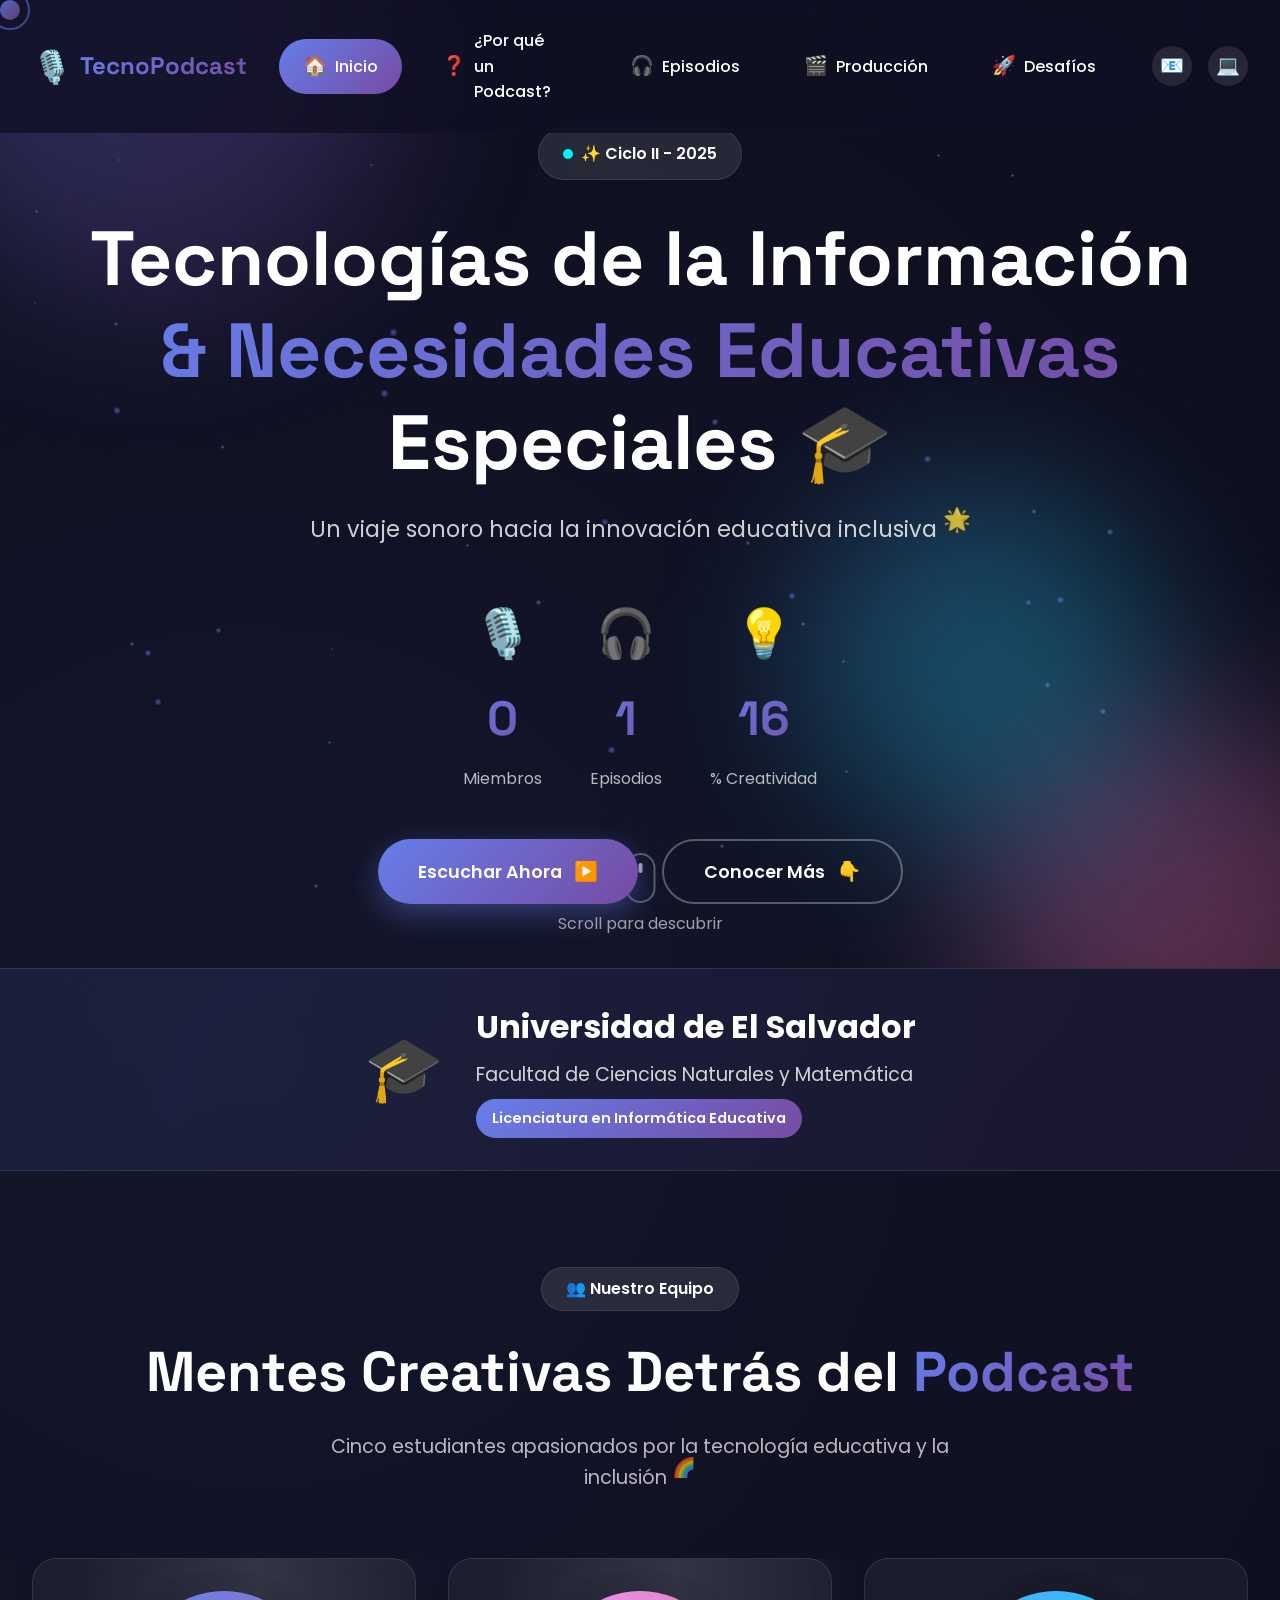
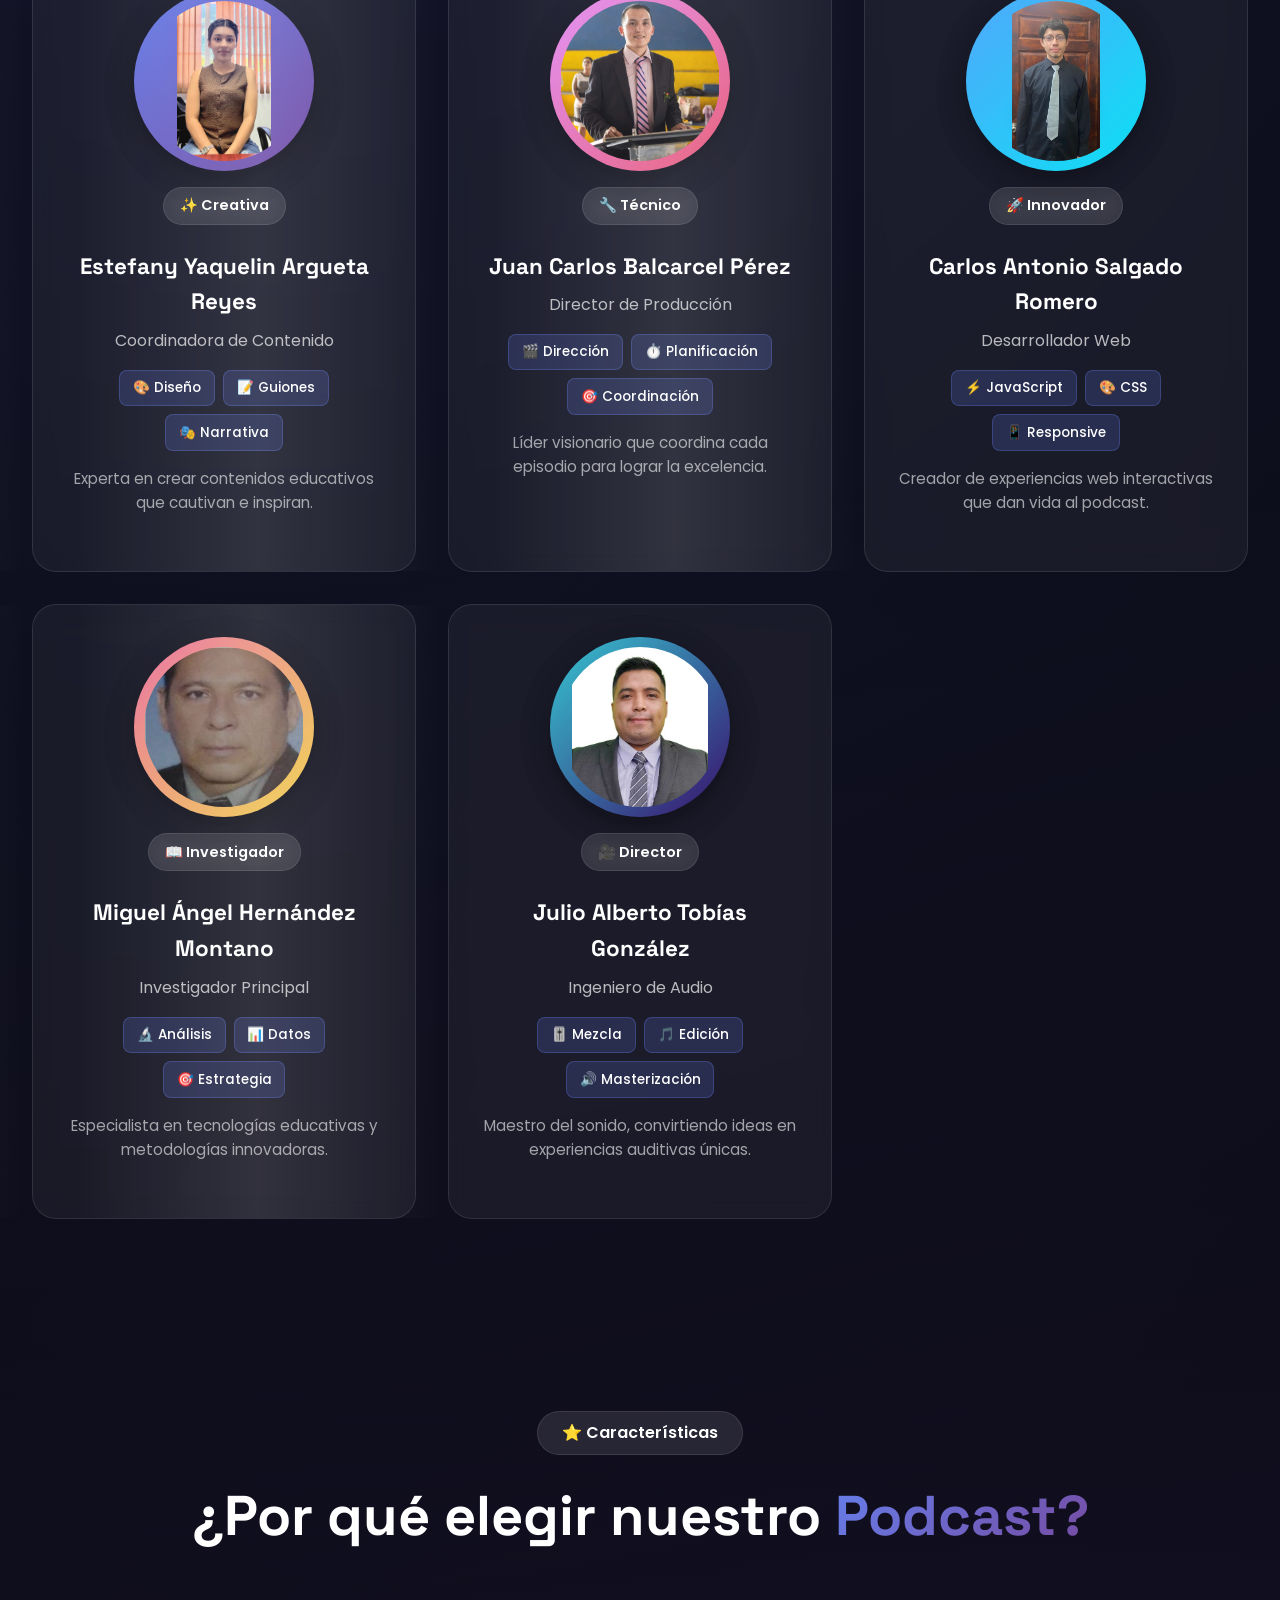
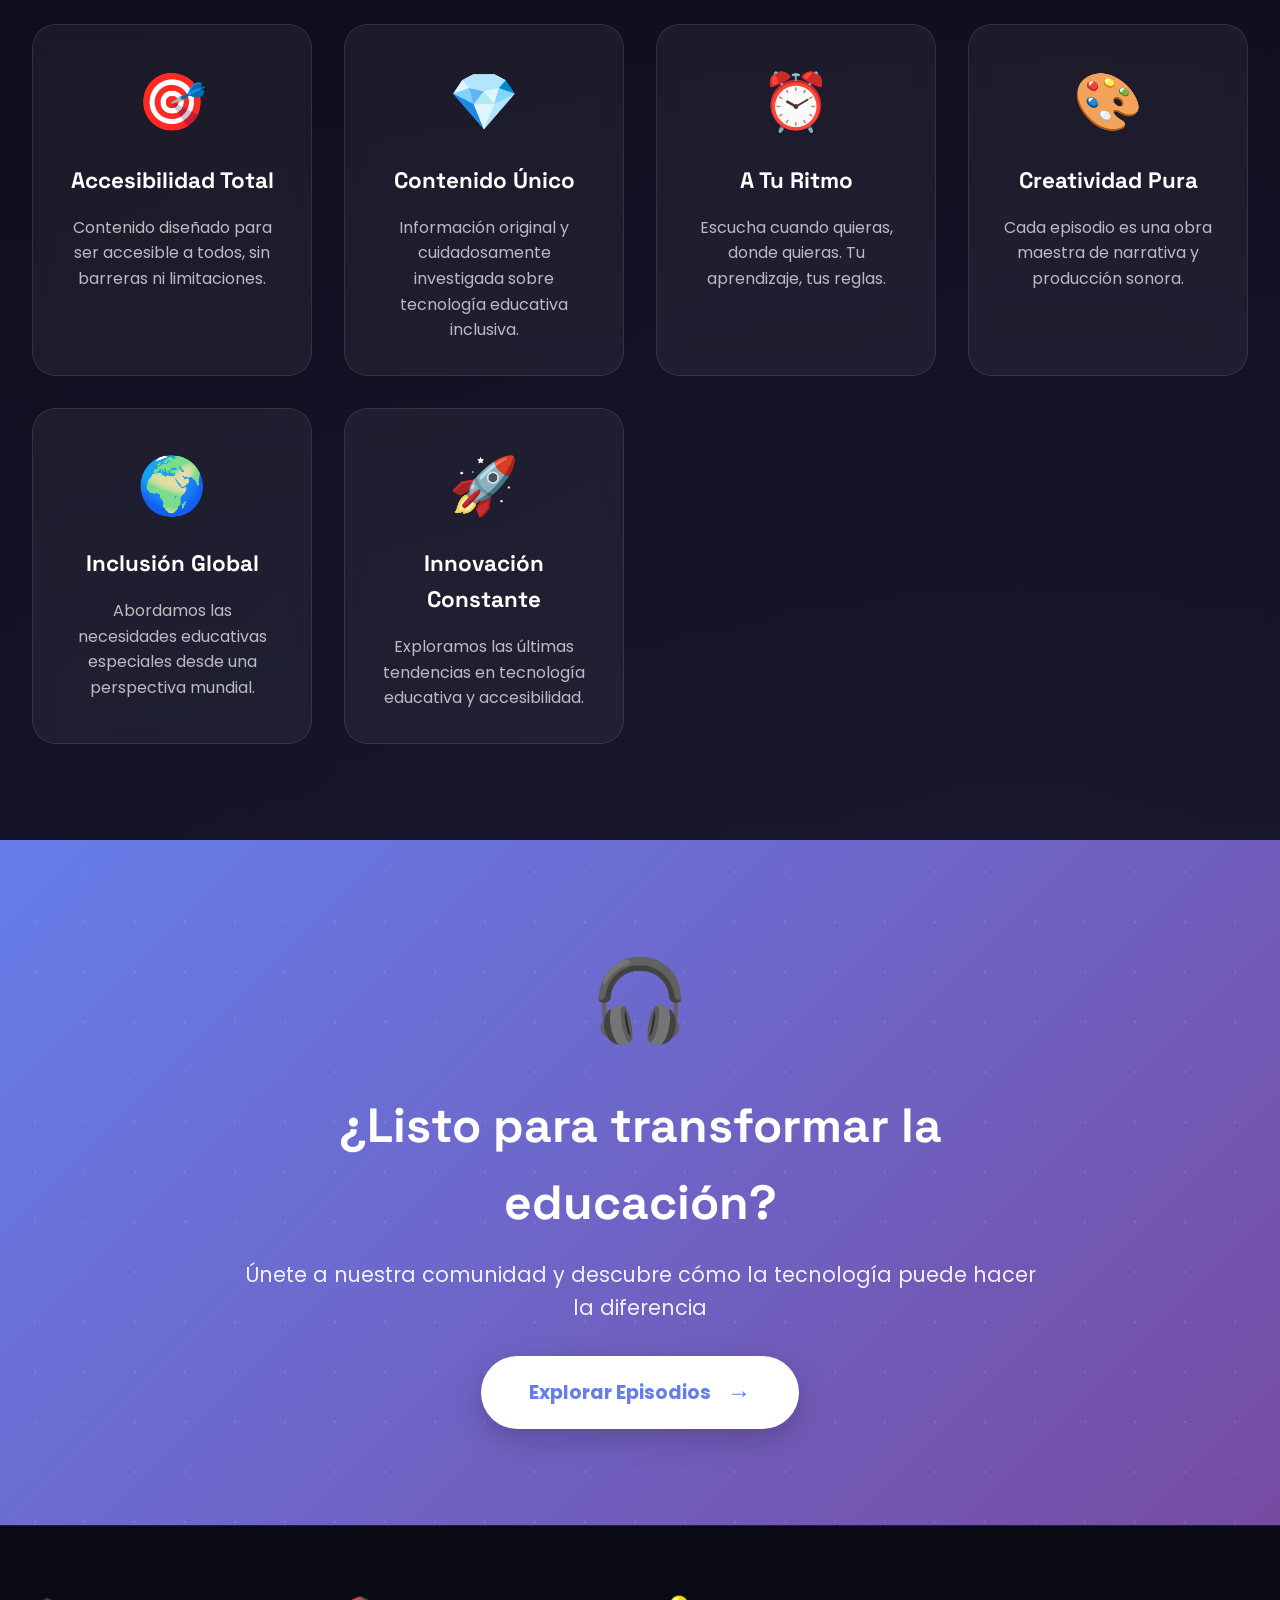
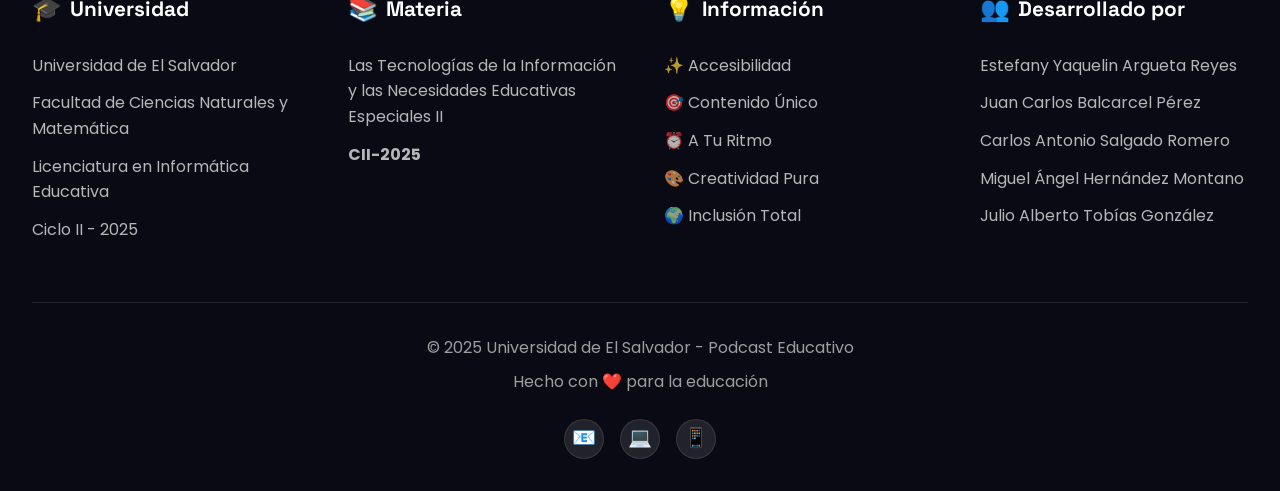
==== commit fee6da3b: "Add files via upload" ====
--- a/index.html
+++ b/index.html
@@ -106,7 +106,7 @@
                 </div>
                 <div class="stat-item">
                     <div class="stat-icon">🎧</div>
-                    <div class="stat-number" data-target="12">0</div>
+                    <div class="stat-number" data-target="6">0</div>
                     <div class="stat-label">Episodios</div>
                 </div>
                 <div class="stat-item">
@@ -172,10 +172,12 @@
                     <div class="card-content">
                         <div class="card-image-wrapper">
                             <div class="image-frame">
-                                <div class="avatar-placeholder" style="background: linear-gradient(135deg, #667eea 0%, #764ba2 100%);">
-                                    <span class="avatar-emoji">👩‍🎓</span>
-                                </div>
-                            </div>
+    <!-- 🎯 AQUÍ COLOCAS LA RUTA DE LA FOTO 🎯 -->
+    <img src="foto-estefany.jpg" alt="Estefany Argueta" class="member-photo">
+    <div class="avatar-placeholder" style="background: linear-gradient(135deg, #667eea 0%, #764ba2 100%);">
+        <span class="avatar-emoji">👩‍🎓</span>
+    </div>
+</div>
                             <div class="card-badge">
                                 <span>✨ Creativa</span>
                             </div>
@@ -195,9 +197,7 @@
                                 Experta en crear contenidos educativos que cautivan e inspiran.
                             </p>
                             
-                            <div class="card-footer">
-                                <button class="btn-profile">Ver Perfil 👁️</button>
-                            </div>
+                           
                         </div>
                     </div>
                     <div class="card-shine"></div>
@@ -209,10 +209,12 @@
                     <div class="card-content">
                         <div class="card-image-wrapper">
                             <div class="image-frame">
-                                <div class="avatar-placeholder" style="background: linear-gradient(135deg, #f093fb 0%, #f5576c 100%);">
-                                    <span class="avatar-emoji">👨‍💻</span>
-                                </div>
-                            </div>
+    <!-- 🎯 AQUÍ COLOCAS LA RUTA DE LA FOTO 🎯 -->
+    <img src="foto-juan.jpg" alt="Juan Carlos Balcarcel" class="member-photo">
+    <div class="avatar-placeholder" style="background: linear-gradient(135deg, #f093fb 0%, #f5576c 100%);">
+        <span class="avatar-emoji">👨‍💻</span>
+    </div>
+</div>
                             <div class="card-badge">
                                 <span>🔧 Técnico</span>
                             </div>
@@ -220,21 +222,17 @@
                         
                         <div class="card-info">
                             <h3 class="member-name">Juan Carlos Balcarcel Pérez</h3>
-                            <p class="member-role">Ingeniero de Audio</p>
+                                         <p class="member-role">Director de Producción</p>
                             
                             <div class="member-skills">
-                                <span class="skill-tag">🎚️ Mezcla</span>
-                                <span class="skill-tag">🎵 Edición</span>
-                                <span class="skill-tag">🔊 Masterización</span>
+                                <span class="skill-tag">🎬 Dirección</span>
+                                <span class="skill-tag">⏱️ Planificación</span>
+                                <span class="skill-tag">🎯 Coordinación</span>
                             </div>
                             
                             <p class="member-bio">
-                                Maestro del sonido, convirtiendo ideas en experiencias auditivas únicas.
-                            </p>
-                            
-                            <div class="card-footer">
-                                <button class="btn-profile">Ver Perfil 👁️</button>
-                            </div>
+                                Líder visionario que coordina cada episodio para lograr la excelencia.
+                            </p>                          
                         </div>
                     </div>
                     <div class="card-shine"></div>
@@ -246,10 +244,12 @@
                     <div class="card-content">
                         <div class="card-image-wrapper">
                             <div class="image-frame">
-                                <div class="avatar-placeholder" style="background: linear-gradient(135deg, #4facfe 0%, #00f2fe 100%);">
-                                    <span class="avatar-emoji">💻</span>
-                                </div>
-                            </div>
+    <!-- 🎯 AQUÍ COLOCAS LA RUTA DE LA FOTO 🎯 -->
+    <img src="foto-carlos.jpg" alt="Carlos Antonio Salgado" class="member-photo">
+    <div class="avatar-placeholder" style="background: linear-gradient(135deg, #4facfe 0%, #00f2fe 100%);">
+        <span class="avatar-emoji">💻</span>
+    </div>
+</div>
                             <div class="card-badge">
                                 <span>🚀 Innovador</span>
                             </div>
@@ -268,10 +268,6 @@
                             <p class="member-bio">
                                 Creador de experiencias web interactivas que dan vida al podcast.
                             </p>
-                            
-                            <div class="card-footer">
-                                <button class="btn-profile">Ver Perfil 👁️</button>
-                            </div>
                         </div>
                     </div>
                     <div class="card-shine"></div>
@@ -283,10 +279,12 @@
                     <div class="card-content">
                         <div class="card-image-wrapper">
                             <div class="image-frame">
-                                <div class="avatar-placeholder" style="background: linear-gradient(135deg, #fa709a 0%, #fee140 100%);">
-                                    <span class="avatar-emoji">📚</span>
-                                </div>
-                            </div>
+    <!-- 🎯 AQUÍ COLOCAS LA RUTA DE LA FOTO 🎯 -->
+    <img src="foto-miguel.jpg" alt="Miguel Ángel Hernández" class="member-photo">
+    <div class="avatar-placeholder" style="background: linear-gradient(135deg, #fa709a 0%, #fee140 100%);">
+        <span class="avatar-emoji">📚</span>
+    </div>
+</div>
                             <div class="card-badge">
                                 <span>📖 Investigador</span>
                             </div>
@@ -305,10 +303,6 @@
                             <p class="member-bio">
                                 Especialista en tecnologías educativas y metodologías innovadoras.
                             </p>
-                            
-                            <div class="card-footer">
-                                <button class="btn-profile">Ver Perfil 👁️</button>
-                            </div>
                         </div>
                     </div>
                     <div class="card-shine"></div>
@@ -320,10 +314,12 @@
                     <div class="card-content">
                         <div class="card-image-wrapper">
                             <div class="image-frame">
-                                <div class="avatar-placeholder" style="background: linear-gradient(135deg, #30cfd0 0%, #330867 100%);">
-                                    <span class="avatar-emoji">🎬</span>
-                                </div>
-                            </div>
+    <!-- 🎯 AQUÍ COLOCAS LA RUTA DE LA FOTO 🎯 -->
+    <img src="foto-julio.jpg" alt="Julio Alberto Tobías" class="member-photo">
+    <div class="avatar-placeholder" style="background: linear-gradient(135deg, #30cfd0 0%, #330867 100%);">
+        <span class="avatar-emoji">🎬</span>
+    </div>
+</div>
                             <div class="card-badge">
                                 <span>🎥 Director</span>
                             </div>
@@ -331,21 +327,18 @@
                         
                         <div class="card-info">
                             <h3 class="member-name">Julio Alberto Tobías González</h3>
-                            <p class="member-role">Director de Producción</p>
+                            <p class="member-role">Ingeniero de Audio</p>
                             
                             <div class="member-skills">
-                                <span class="skill-tag">🎬 Dirección</span>
-                                <span class="skill-tag">⏱️ Planificación</span>
-                                <span class="skill-tag">🎯 Coordinación</span>
+                                <span class="skill-tag">🎚️ Mezcla</span>
+                                <span class="skill-tag">🎵 Edición</span>
+                                <span class="skill-tag">🔊 Masterización</span>
                             </div>
                             
                             <p class="member-bio">
-                                Líder visionario que coordina cada episodio para lograr la excelencia.
-                            </p>
-                            
-                            <div class="card-footer">
-                                <button class="btn-profile">Ver Perfil 👁️</button>
-                            </div>
+                                Maestro del sonido, convirtiendo ideas en experiencias auditivas únicas.
+                            </p>    
+                            
                         </div>
                     </div>
                     <div class="card-shine"></div>
--- a/styles.css
+++ b/styles.css
@@ -814,8 +814,11 @@
     border-radius: var(--radius-lg);
     padding: 2px;
     background: var(--primary-gradient);
+    /* Versión con prefijo para WebKit/Blink (Chrome, Safari, Edge) */
     -webkit-mask: linear-gradient(#fff 0 0) content-box, linear-gradient(#fff 0 0);
     -webkit-mask-composite: xor;
+    /* Versión estándar CSS para compatibilidad futura */
+    mask: linear-gradient(#fff 0 0) content-box, linear-gradient(#fff 0 0);
     mask-composite: exclude;
     opacity: 0;
     transition: opacity var(--transition-normal);
@@ -1533,4 +1536,33 @@
         animation-iteration-count: 1 !important;
         transition-duration: 0.01ms !important;
     }
+}
+
+/* ==================== AJUSTE DEL MARCO DE FOTO ==================== */
+.image-frame {
+    width: 180px;  /* Aumentado para ver mejor */
+    height: 180px;
+    margin: 0 auto 1rem;
+    position: relative;
+}
+
+/* ==================== FOTOS DE PERFIL ==================== */
+.member-photo {
+    width: 100%;
+    height: 100%;
+    border-radius: 50%;
+    object-fit: contain;  /* Muestra toda la foto */
+    position: absolute;
+    top: 0;
+    left: 0;
+    z-index: 2;
+    transition: all var(--transition-normal);
+    box-shadow: var(--shadow-lg);
+    background: linear-gradient(135deg, rgba(102, 126, 234, 0.1), rgba(118, 75, 162, 0.1));
+    padding: 10px;  /* Un pequeño padding para no pegar la foto al borde */
+}
+
+.team-card:hover .member-photo {
+    transform: scale(1.05) rotate(5deg);
+    box-shadow: var(--shadow-xl);
 }
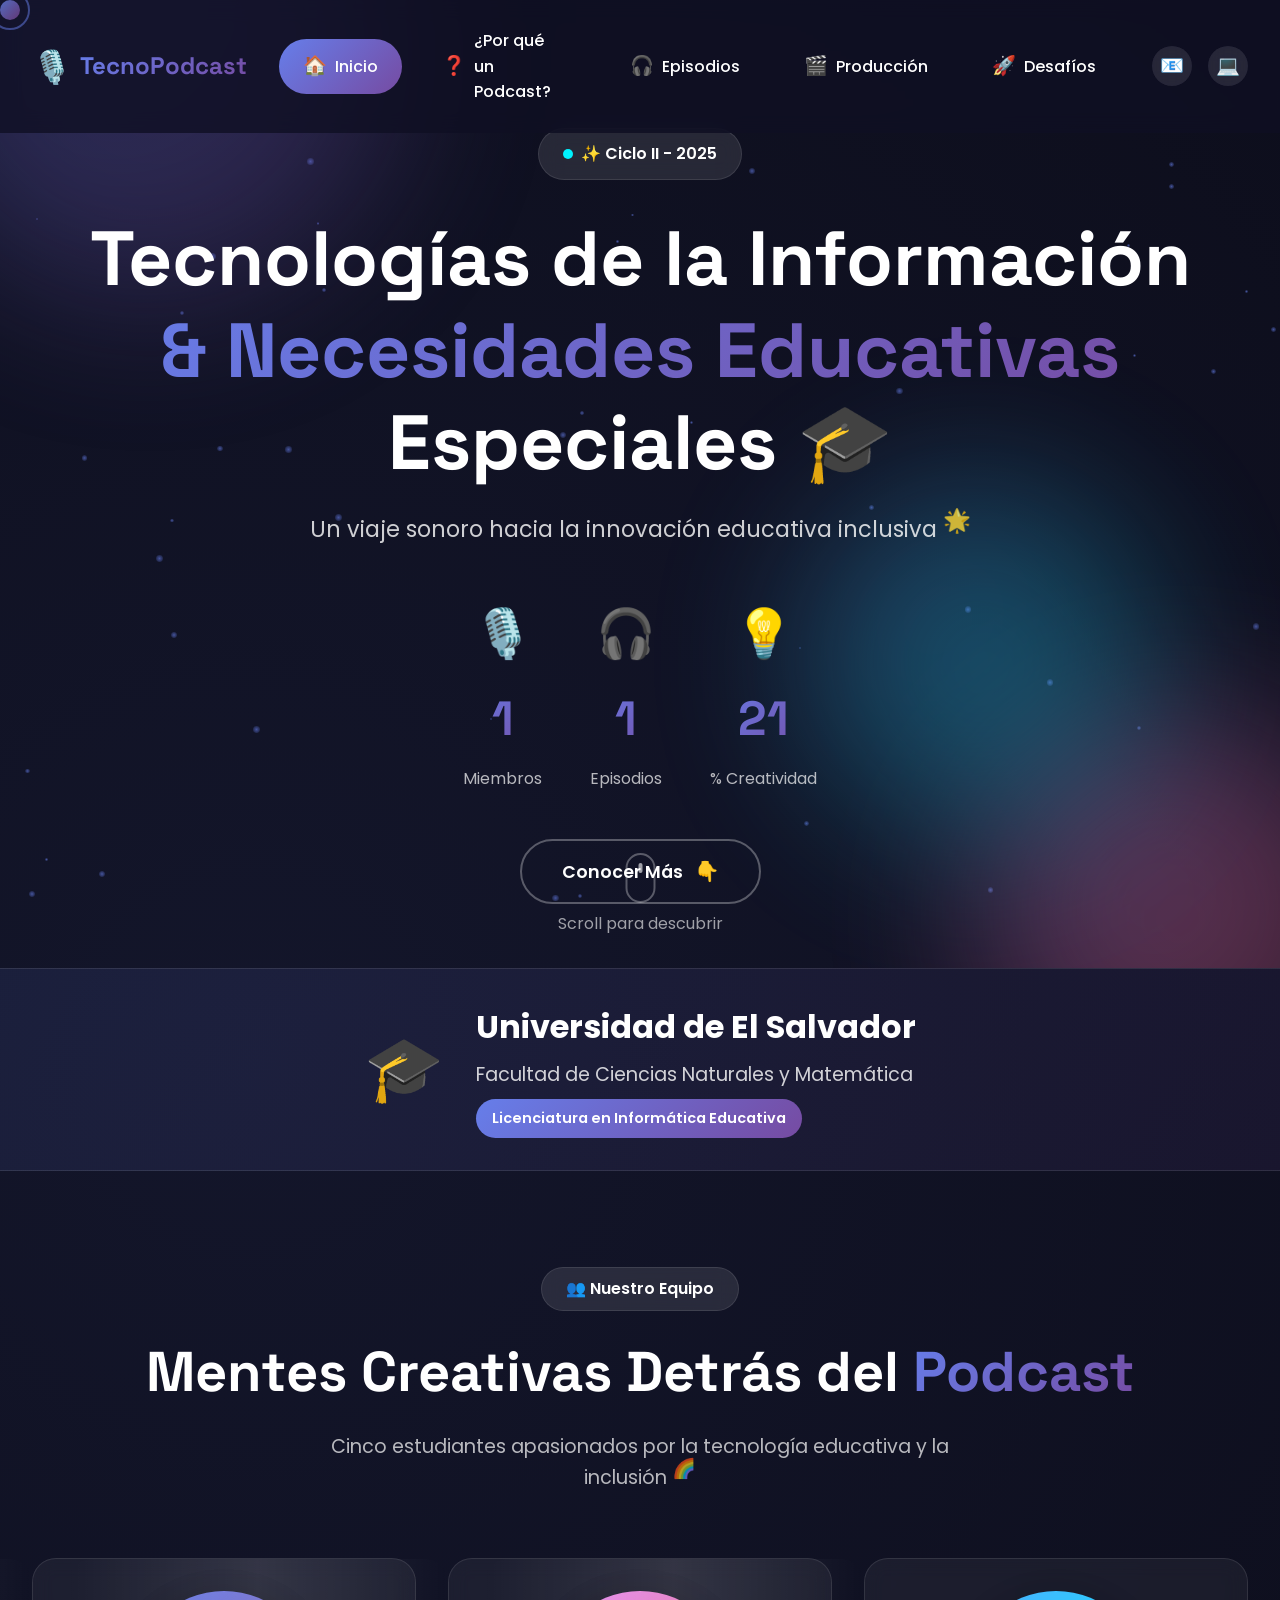
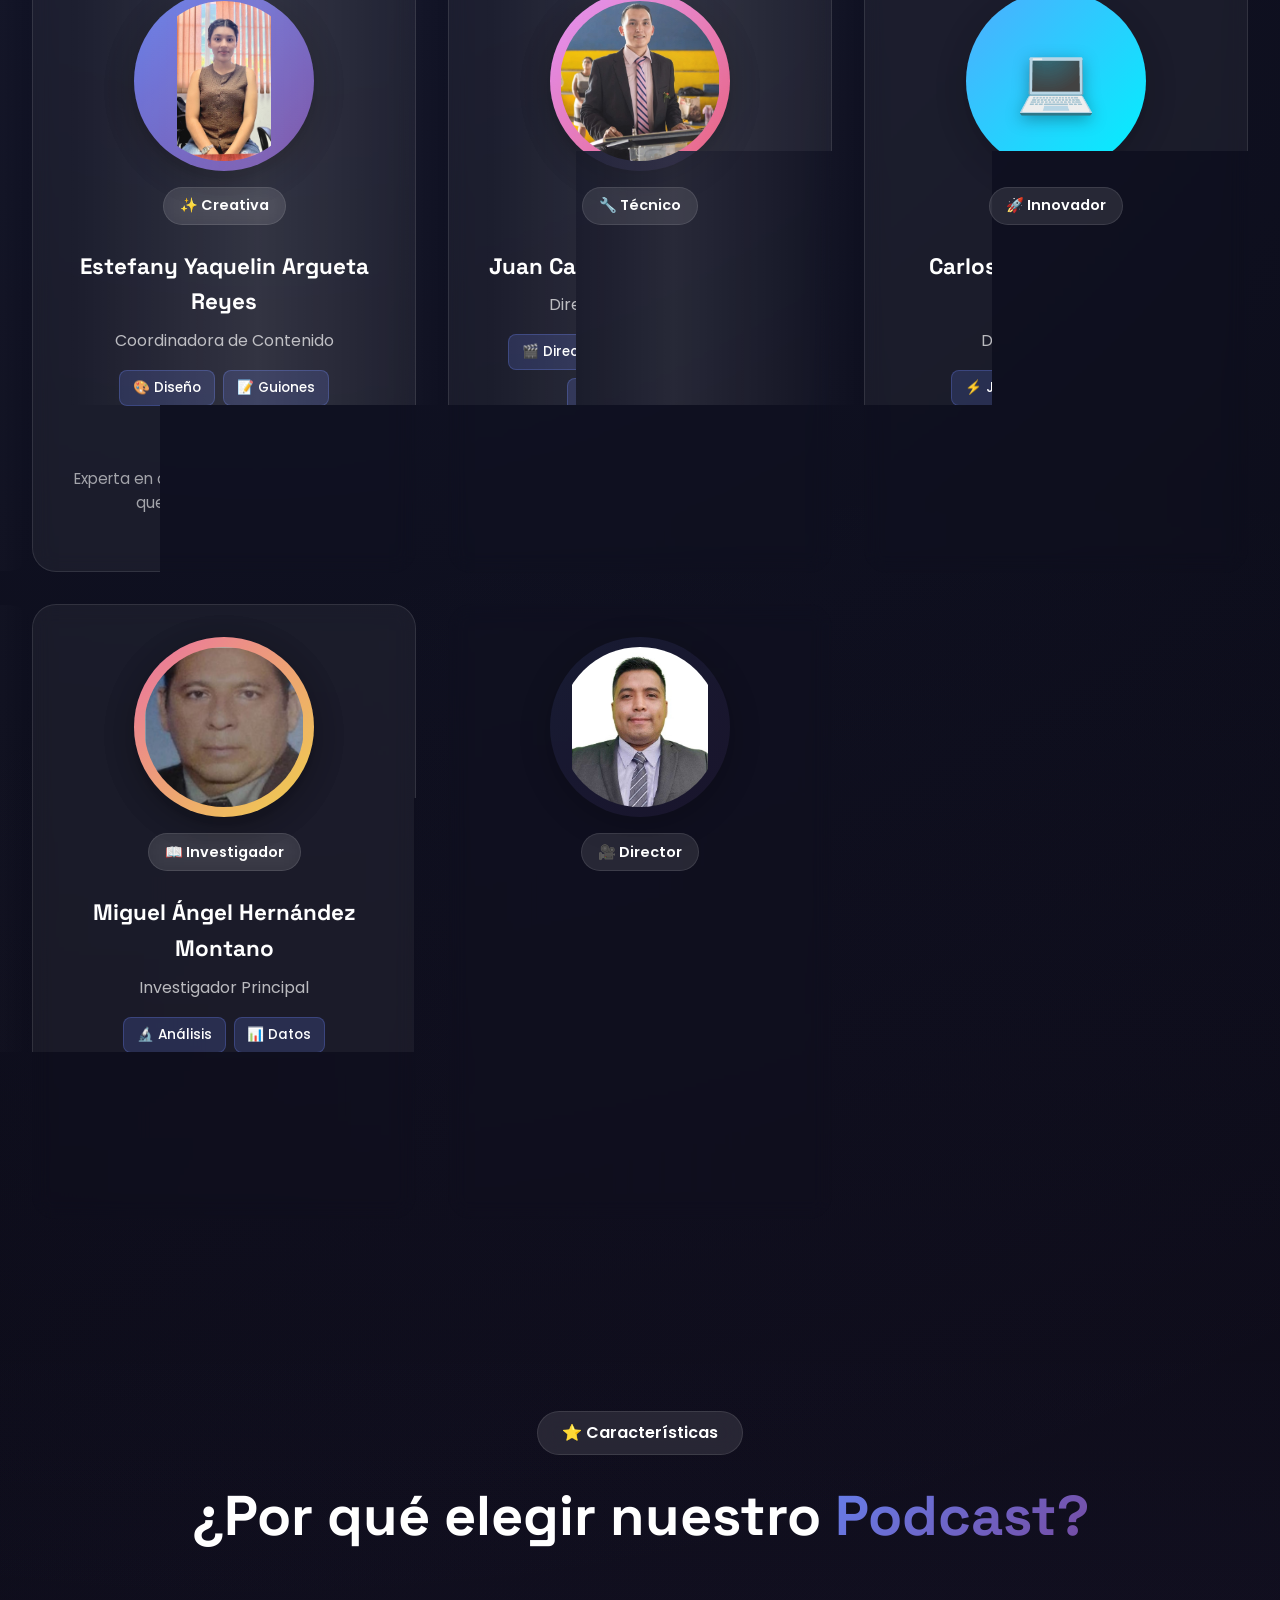
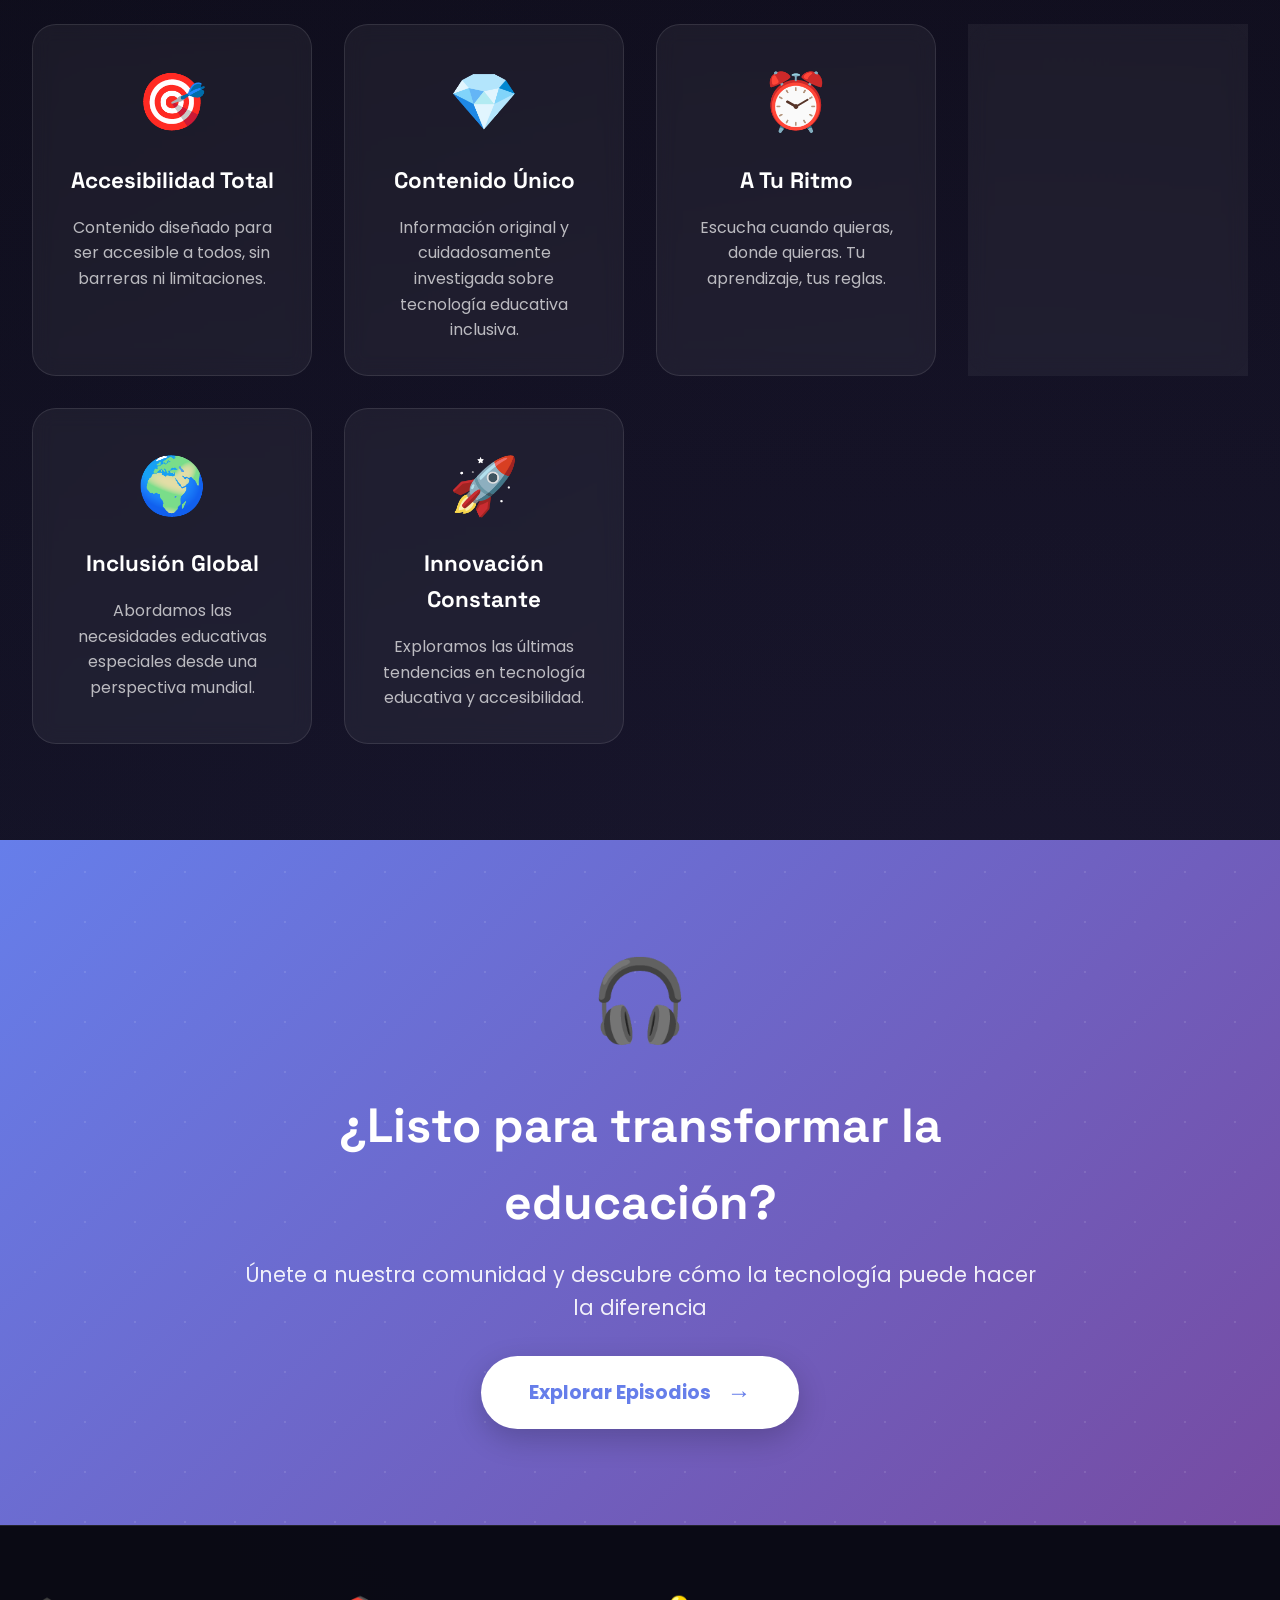
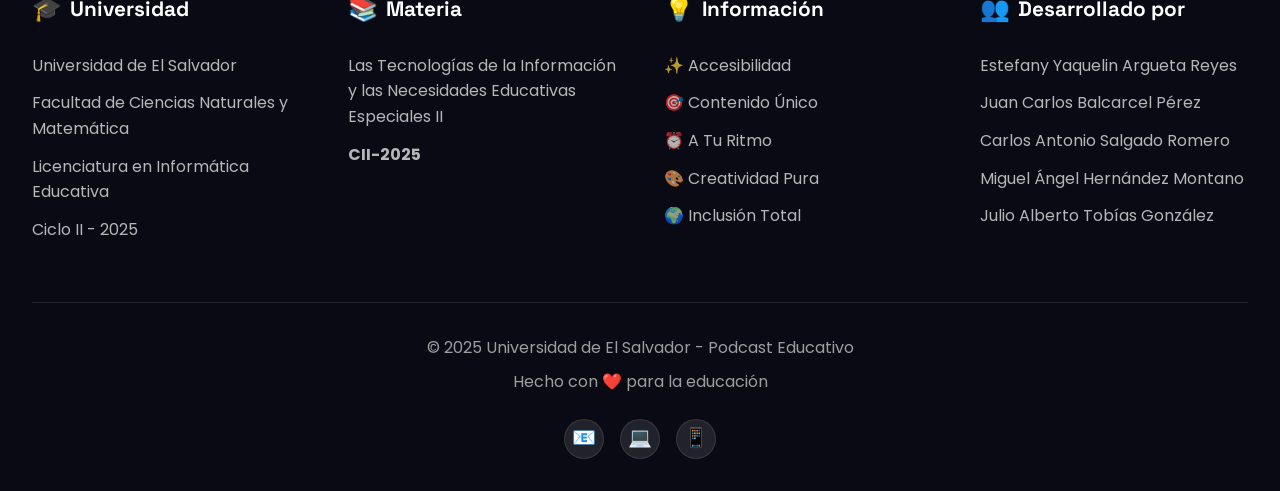
==== commit 5f307191: "Update print statement from 'escuchar ahora' to 'Goodbye'" ====
--- a/index.html
+++ b/index.html
@@ -117,10 +117,7 @@
             </div>
             
             <div class="hero-cta">
-                <button class="btn-primary">
-                    <span>Escuchar Ahora</span>
-                    <span class="btn-icon">▶️</span>
-                </button>
+                
                 <button class="btn-secondary">
                     <span>Conocer Más</span>
                     <span class="btn-icon">👇</span>
@@ -866,4 +863,5 @@
         });
     </script>
 </body>
-</html>+
+</html>
